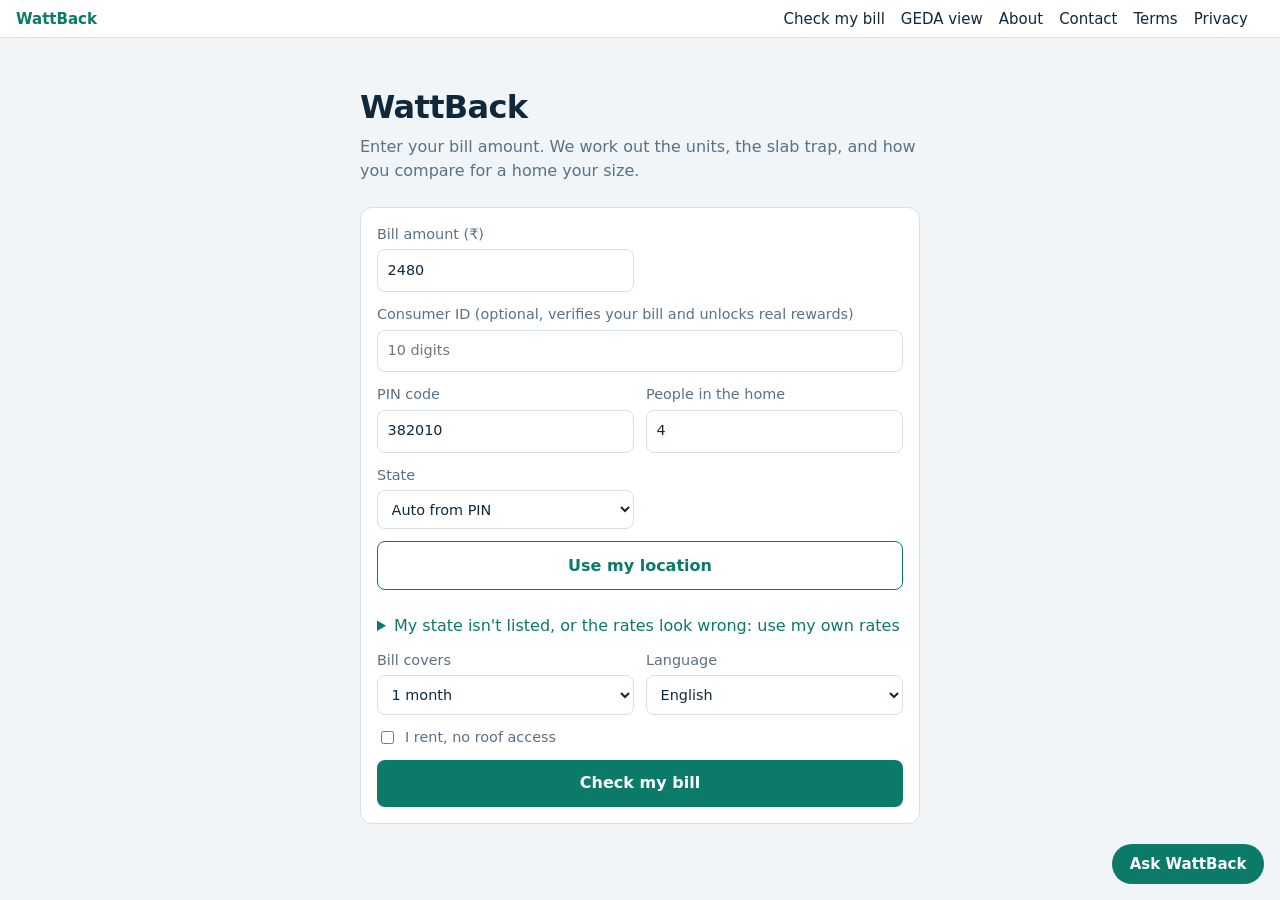
==== static/index.html @ 94d37e0e "Add the WattBack app and supporting files" ====
<!doctype html>
<html lang="en"><head><meta charset="utf-8">
<meta name="viewport" content="width=device-width, initial-scale=1">
<title>WattBack</title>
<style>
:root{--bg:#f1f5f7;--ink:#10283b;--mut:#5b7183;--acc:#0b7a68;--warn:#c4410c;--card:#fff;--line:#d5e0e6}
@media (prefers-color-scheme:dark){:root{--bg:#0e1a24;--ink:#e6eef3;--mut:#8fa5b5;--acc:#3ec9ae;--warn:#ff8a5c;--card:#15262f;--line:#26404f}}
*{box-sizing:border-box}
body{margin:0;background:var(--bg);color:var(--ink);font:16px/1.5 system-ui,sans-serif;display:grid;place-items:start center;min-height:100vh;padding:2rem 1rem}
main{width:min(560px,100%)}
h1{font-size:2rem;margin:0 0 .25rem;letter-spacing:-.02em}
p.sub{color:var(--mut);margin:0 0 1.5rem}
form{display:grid;grid-template-columns:1fr 1fr;gap:.75rem;background:var(--card);padding:1rem;border:1px solid var(--line);border-radius:12px}
label{display:grid;gap:.25rem;font-size:.9rem;color:var(--mut)}
input,select{font:inherit;padding:.6rem;border:1px solid var(--line);border-radius:8px;background:transparent;color:var(--ink)}
select option{color:#10283b}
button{grid-column:1/-1;font:inherit;font-weight:600;padding:.7rem;border:0;border-radius:8px;background:var(--acc);color:#fff;cursor:pointer}
.ghost{background:transparent;color:var(--acc);border:1px solid var(--acc)}
summary{cursor:pointer;color:var(--acc)}
button:focus-visible,input:focus-visible{outline:3px solid var(--acc);outline-offset:2px}
#out{margin-top:1.5rem;display:grid;gap:1rem}
.big{font-size:3rem;font-weight:700;letter-spacing:-.03em;line-height:1}
.row{display:flex;justify-content:space-between;gap:1rem;padding:.5rem 0;border-bottom:1px solid var(--line)}
.bar{display:flex;height:14px;border-radius:7px;overflow:hidden;background:var(--line)}
.bar i{display:block}
h2{font-size:1.1rem;margin:1.25rem 0 .25rem}
.sc{position:relative;width:320px;max-width:100%;height:110px;border-radius:10px;overflow:hidden;background:var(--card);border:1px solid var(--line)}
.prize{position:absolute;inset:0;display:grid;place-items:center;font-weight:700;font-size:1.3rem;color:var(--acc)}
#cv{position:absolute;inset:0;width:100%;height:100%;touch-action:none;transition:opacity .4s}
.warn{color:var(--warn);font-weight:600}.good{color:var(--acc);font-weight:600}
</style></head><body><main>
<h1>WattBack</h1>
<p class="sub">Enter your bill amount. We work out the units, the slab trap, and how you compare for a home your size.</p>
<form id="f">
  <label>Bill amount (₹)<input name="bill" type="number" min="1" value="2480"></label>
  <label style="grid-column:1/-1">Consumer ID (optional, verifies your bill and unlocks real rewards)<input name="cid" inputmode="numeric" pattern="\d{10}" placeholder="10 digits"></label>
  <label>PIN code<input name="pin" pattern="\d{6}" value="382010" required></label>
  <label>People in the home<input name="n" type="number" min="1" max="15" value="4" required></label>
  <label>State<select name="state" id="st"><option value="">Auto from PIN</option></select></label>
  <button type="button" class="ghost" id="loc">Use my location</button>
  <small id="locmsg" style="grid-column:1/-1;color:var(--mut)"></small>
  <details style="grid-column:1/-1"><summary>My state isn't listed, or the rates look wrong: use my own rates</summary>
    <div style="display:grid;gap:.5rem;margin-top:.5rem">
      <label>Slabs from your bill (units@rate, last one "above")<input id="c_sl" placeholder="50@3.05, 100@3.50, 250@4.15, above@5.20"></label>
      <label>Fixed charge per month (₹)<input id="c_fx" type="number" step="any" value="0"></label>
      <label>Electricity duty (%)<input id="c_du" type="number" step="any" value="0"></label>
      <label>Fuel surcharge (₹ per unit)<input id="c_fp" type="number" step="any" value="0"></label>
      <label style="display:flex;gap:.5rem;align-items:center"><input id="c_te" type="checkbox" checked> Each slab applies only to the units inside it (most states)</label>
      <label style="display:flex;gap:.5rem;align-items:center"><input id="c_sh" type="checkbox"> Share these rates to help other households (no personal details)</label>
      <label style="display:flex;gap:.5rem;align-items:center"><input id="c_on" type="checkbox"> Use my rates for this check</label>
    </div></details>
  <label>Bill covers<select name="days"><option value="1">1 month</option><option value="2">2 months</option></select></label>
  <label>Language<select name="lang"><option value="en">English</option><option value="hi">हिंदी</option><option value="gu">ગુજરાતી</option></select></label>
  <label style="grid-column:1/-1;display:flex;gap:.5rem;align-items:center"><input type="checkbox" name="renter"> I rent, no roof access</label>
  <button>Check my bill</button>
</form>
<section id="out" aria-live="polite"></section>
<script>
const $=s=>document.querySelector(s);
fetch('/tariffs/states').then(r=>r.json()).then(L=>{$('#st').innerHTML+=L.map(x=>`<option value="${x.code}">${x.name}${x.loaded?'':' (rates not loaded)'}</option>`).join('')});
try{const c=JSON.parse(localStorage.getItem('wb_custom')||'null');if(c){$('#c_sl').value=c.sl;$('#c_fx').value=c.fx;$('#c_du').value=c.du;$('#c_fp').value=c.fp;$('#c_te').checked=c.te}}catch{}
function customRates(){
  if(!$('#c_on').checked)return null;
  const parts=$('#c_sl').value.split(',').map(x=>x.trim()).filter(Boolean);
  const slabs=parts.map(p=>{const[u,r]=p.split('@').map(x=>x.trim());return[/^above$/i.test(u)?null:+u,+r]});
  if(!slabs.length||slabs.some(([u,r])=>(u!==null&&!(u>0))||!(r>=0)))throw new Error('Check the slab format, like 50@3.05, 100@3.50, above@5.20');
  try{localStorage.setItem('wb_custom',JSON.stringify({sl:$('#c_sl').value,fx:$('#c_fx').value,du:$('#c_du').value,fp:$('#c_fp').value,te:$('#c_te').checked}))}catch{}
  return{slabs,fixed_charge:+$('#c_fx').value,duty:+$('#c_du').value/100,fppa_per_kwh:+$('#c_fp').value,telescopic:$('#c_te').checked}}
$('#loc').onclick=()=>{
  const m=t=>$('#locmsg').textContent=t;
  if(!navigator.geolocation)return m('This browser has no location support. Pick your state instead.');
  m('Finding you...');
  navigator.geolocation.getCurrentPosition(async p=>{
    window.COORDS=[p.coords.latitude,p.coords.longitude];
    try{const j=await(await fetch(`https://nominatim.openstreetmap.org/reverse?format=jsonv2&lat=${p.coords.latitude}&lon=${p.coords.longitude}`)).json();
      const pc=(j.address.postcode||'').replace(/\s/g,'');if(/^\d{6}$/.test(pc))document.querySelector('[name=pin]').value=pc;
      const o=[...$('#st').options].find(o=>j.address.state&&o.text.startsWith(j.address.state));if(o)$('#st').value=o.value;
      m('Found: '+[j.address.suburb||j.address.city||j.address.town||'',j.address.state||''].filter(Boolean).join(', ')+'. Only your PIN and state are used; your coordinates stay in this browser unless weather lookup needs them.')}
    catch{m('Got your position but could not look up the address. Enter your PIN and state.')}
  },()=>m('Location was blocked. Pick your state and enter your PIN instead.'))};
$('#f').onsubmit=async e=>{
  e.preventDefault();
  const d=new FormData(e.target);
  let custom=null;try{custom=customRates()}catch(err){$('#out').textContent=err.message;return}
  const res=await fetch('/analyze',{method:'POST',headers:{'Content-Type':'application/json'},
    body:JSON.stringify({state:d.get('state')||null,custom,lat:window.COORDS?window.COORDS[0]:null,lon:window.COORDS?window.COORDS[1]:null,bill_amount:+d.get('bill')||null,consumer_id:d.get('cid')||null,pin:d.get('pin'),household_size:+d.get('n'),billing_months:+d.get('days'),renter:d.get('renter')==='on',lang:d.get('lang')})});
  window.CID=d.get('cid')||null;
  if(!res.ok){const j=await res.json().catch(()=>({}));$('#out').textContent=typeof j.detail==='string'?j.detail:'Check your inputs: bill above 0, 6-digit PIN, 1 to 15 people.';return}
  const r=await res.json(),s=r.split_kwh,t=r.kwh,f=r.fairness,sl=r.slab;
  const pct=v=>(v/t*100).toFixed(1)+'%';
  $('#out').innerHTML=`
   ${r.confidence==='estimate'?`<p class="warn">We don't hold verified rates for ${r.tariff.state}, so this is an estimate: between ${r.kwh_range[0]} and ${r.kwh_range[1]} units. Open "use my own rates" and enter the slabs from your bill for an exact result.</p>`:''}
   <div><div class="big">${r.kwh} units</div><div style="color:var(--mut)">${r.kwh_per_person} per person · ${r.co2_kg} kg CO₂ this month</div></div>
   <div class="bar" role="img" aria-label="Base ${s.base}, cooling ${s.cooling}, standby ${s.standby} kWh">
     <i style="width:${pct(s.base)};background:var(--acc)"></i><i style="width:${pct(s.cooling)};background:var(--warn)"></i><i style="width:${pct(s.standby)};background:var(--mut)"></i></div>
   <div class="row"><span>Always-on use</span><b>${s.base} kWh</b></div>
   <div class="row"><span>Cooling (from ${r.weather.cdd} degree-days)</span><b>${s.cooling} kWh</b></div>
   <div class="row"><span>Standby loss</span><b>${s.standby} kWh</b></div>
   <p id="slabp" class="${sl.units_over?'warn':'good'}">${sl.units_over?`You went ${sl.units_over} units past the ${sl.cliff_kwh}-unit slab, costing about ₹${sl.penalty_rs} extra.`:`You stayed under the ${sl.cliff_kwh}-unit slab.`}</p>
   <p id="fairp" class="${f.beats_baseline?'good':'warn'}">For ${r.members} people in this weather, expected use is ${f.expected_kwh} units. Your score is ${f.score}${f.beats_baseline?': you beat it.':': above expected.'}</p>
   <small style="color:var(--mut)">Rates: ${r.tariff.state}, ${r.tariff.source==='custom'?'your own rates':'registry, effective '+r.tariff.effective+' ('+r.tariff.status+')'} · Weather: ${r.weather.source}</small>
   <div id="extras"></div>`;
  extras(r);
  if(custom&&$('#c_sh').checked&&(d.get('state')||r.tariff.state))fetch('/tariffs/submit',{method:'POST',headers:{'Content-Type':'application/json'},
    body:JSON.stringify({state:d.get('state')||'',tariff:custom,note:'from web form'})}).catch(()=>{});
};

function extras(r){
  window.WB_CONTEXT=`State ${r.tariff.state}, rates ${r.tariff.source}/${r.confidence}. About ${r.kwh} units a month for ${r.members} people (${r.kwh_per_person} each). Score ${r.fairness.score}. Units over top slab: ${r.slab.units_over}.`;
  if(r.confidence==='estimate')['slabp','fairp'].forEach(i=>setTimeout(()=>{const e=document.getElementById(i);e&&e.remove()}));
  const o=r.offer,x=$('#extras');
  const card=r.reward?`<h2>Your scratch card</h2><div class="sc"><div class="prize">${r.reward.label}</div><canvas id="cv" width="320" height="110" aria-label="Scratch to reveal"></canvas></div>${r.reward.preview_only?'<small>Preview mode: add a Consumer ID to unlock real rewards.</small>':'<p class="good">Verified bill.</p><button type="button" id="claim">Claim reward</button>'}`
    :`<h2>No card this month</h2><p>Your use is above expected for ${r.members} people. Try the tip below and check next bill.</p>`;
  const offer=o.type==='solar'?`<h2>Rooftop solar for you</h2>
    <div class="row"><span>Size</span><b>${o.kw} kW (${o.roof_sqft} sq ft roof)</b></div>
    <div class="row"><span>Cost before subsidy</span><b>₹${o.gross.toLocaleString('en-IN')}</b></div>
    <div class="row"><span>PM Surya Ghar subsidy</span><b>−₹${o.subsidy.toLocaleString('en-IN')}</b></div>
    <div class="row"><span>You pay</span><b>₹${o.net.toLocaleString('en-IN')}</b></div>
    <p class="${o.monthly_saving>0?'good':'warn'}">Loan of ₹${o.emi.toLocaleString('en-IN')} a month, against a bill of about ₹${Math.round(r.bill_rs/r.months).toLocaleString('en-IN')}: ${o.monthly_saving>0?'you keep':'you lose'} ₹${Math.abs(o.monthly_saving).toLocaleString('en-IN')} a month.</p>
    <button type="button" id="lead">Ask installers to call me</button>`
    :`<h2>For renters</h2><p>${o.items.join(' and ')} move with you. Estimated saving: about ₹${o.est_saving_rs} a month.</p>`;
  x.innerHTML=`<h2>Tip</h2><p>${r.nudge}</p><button type="button" id="say">Read it aloud</button>`+card+offer+'<h2>Neighbourhood ranking</h2><div id="lb"></div>';
  $('#say').onclick=()=>{const u=new SpeechSynthesisUtterance(r.nudge);u.lang={en:'en-IN',hi:'hi-IN',gu:'gu-IN'}[r.lang];
    if(!speechSynthesis.getVoices().some(v=>v.lang.startsWith(r.lang)))alert('No '+r.lang+' voice on this device. Try Chrome on Android or install a voice.');speechSynthesis.speak(u)};
  const lead=$('#lead');if(lead)lead.onclick=()=>{lead.textContent='Request saved (demo)';lead.disabled=true};
  if(r.reward)scratch();
  const cl=$('#claim');if(cl)cl.onclick=async()=>{const q=await fetch('/claim',{method:'POST',headers:{'Content-Type':'application/json'},body:JSON.stringify({consumer_id:window.CID})});
    cl.textContent=q.ok?'Claimed':'Already claimed this month';cl.disabled=true};
  fetch('/leaderboard?score='+r.fairness.score).then(a=>a.json()).then(L=>{
    $('#lb').innerHTML=L.map((e,i)=>`<div class="row"><span>${i+1}. ${e.name}</span><b class="${e.you?'good':''}">${e.score}</b></div>`).join('')+'<small>Score is use divided by what is expected for your household size and weather. Lower is better.</small>'});
}
function scratch(){
  const c=$('#cv'),g=c.getContext('2d');let down=false,n=0;
  g.fillStyle='#8aa0ae';g.fillRect(0,0,c.width,c.height);g.fillStyle='#fff';g.font='600 18px system-ui';g.fillText('Scratch here',110,62);
  const at=e=>{const b=c.getBoundingClientRect(),k=c.width/b.width;g.globalCompositeOperation='destination-out';g.beginPath();
    g.arc((e.clientX-b.left)*k,(e.clientY-b.top)*k,18,0,7);g.fill();if(++n>60)c.style.opacity=0};
  c.onpointerdown=e=>{down=true;c.setPointerCapture(e.pointerId);at(e)};c.onpointermove=e=>down&&at(e);c.onpointerup=()=>down=false;
}
</script></main><script src="/static/site.js"></script></body></html>
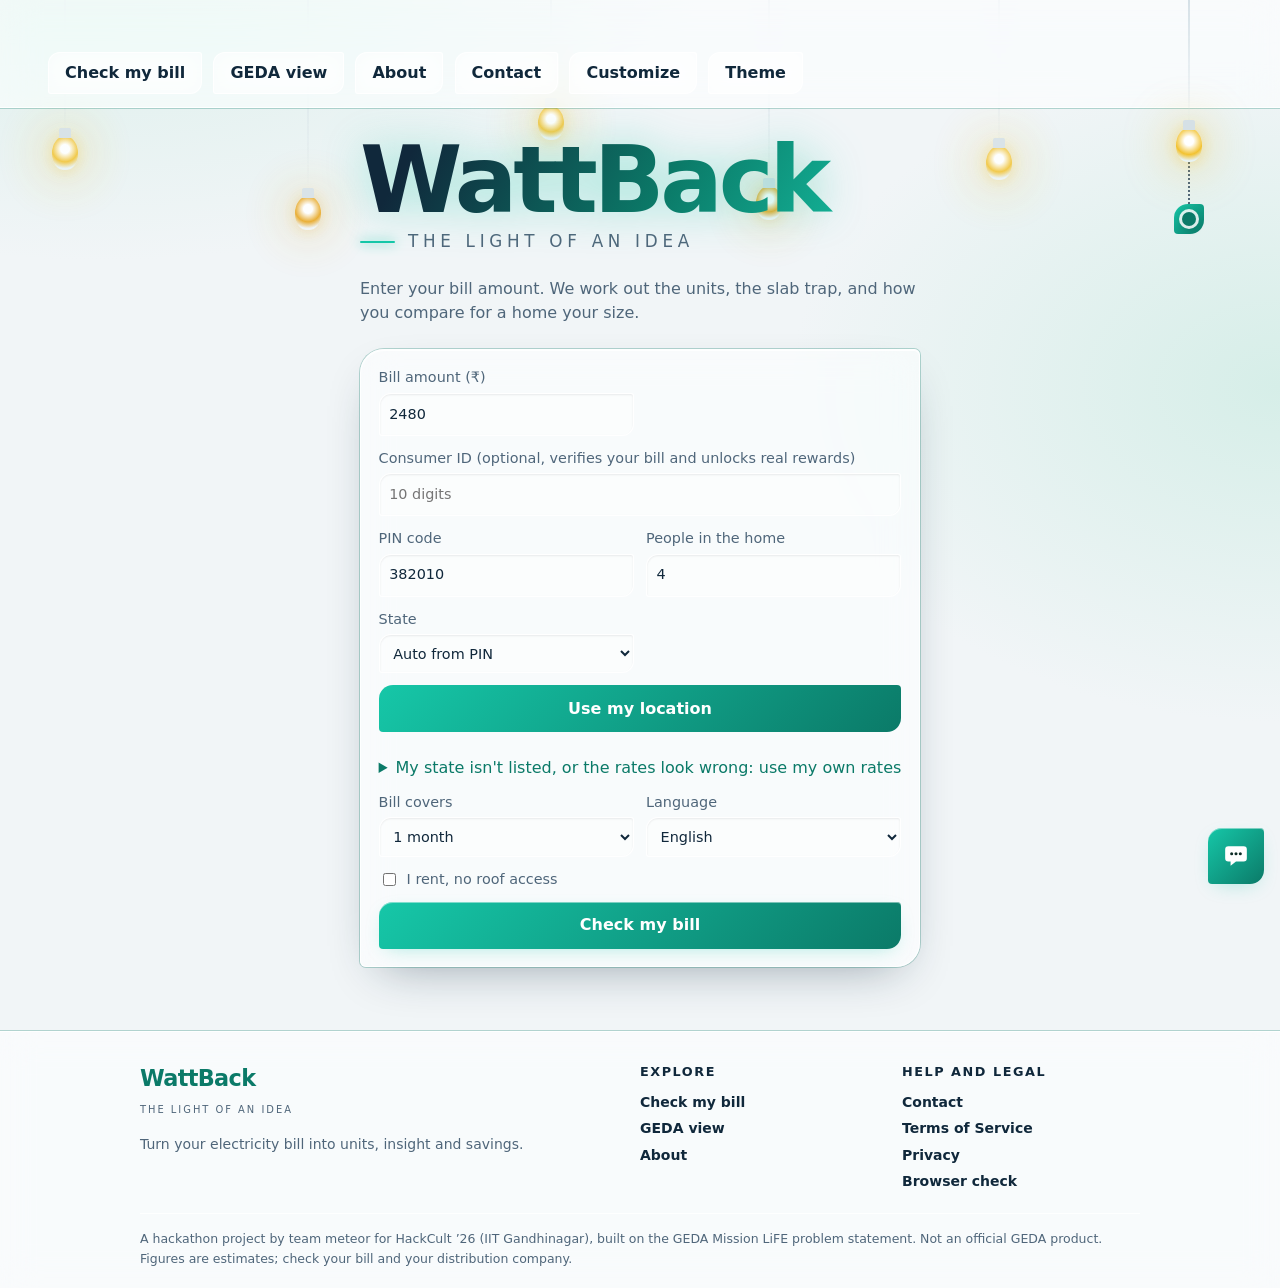
==== commit 68203316: "UI/UX along with chatbot integration, footer, header, state inclusion, hamburger menu" ====
--- a/static/index.html
+++ b/static/index.html
@@ -1,6 +1,6 @@
 <!doctype html>
 <html lang="en"><head><meta charset="utf-8">
-<meta name="viewport" content="width=device-width, initial-scale=1">
+<meta name="viewport" content="width=device-width, initial-scale=1, viewport-fit=cover">
 <title>WattBack</title>
 <style>
 :root{--bg:#f1f5f7;--ink:#10283b;--mut:#5b7183;--acc:#0b7a68;--warn:#c4410c;--card:#fff;--line:#d5e0e6}
@@ -28,8 +28,8 @@
 .prize{position:absolute;inset:0;display:grid;place-items:center;font-weight:700;font-size:1.3rem;color:var(--acc)}
 #cv{position:absolute;inset:0;width:100%;height:100%;touch-action:none;transition:opacity .4s}
 .warn{color:var(--warn);font-weight:600}.good{color:var(--acc);font-weight:600}
-</style></head><body><main>
-<h1>WattBack</h1>
+</style><meta name="color-scheme" content="light dark"><script>try{var d=document.documentElement,g=function(k,f){try{return localStorage.getItem(k)||f}catch(e){return f}},t=g("wb_theme","auto");if(t!=="auto")d.dataset.theme=t;d.dataset.lights=g("wb_lights","on");d.dataset.size=g("wb_size","md");d.dataset.glass=g("wb_glass","on")}catch(e){}</script><link rel="stylesheet" href="/static/site.css"></head><body class="home"><main>
+<header><h1 class="mark">WattBack</h1><p class="tag">The light of an idea</p></header>
 <p class="sub">Enter your bill amount. We work out the units, the slab trap, and how you compare for a home your size.</p>
 <form id="f">
   <label>Bill amount (₹)<input name="bill" type="number" min="1" value="2480"></label>
@@ -57,7 +57,7 @@
 <section id="out" aria-live="polite"></section>
 <script>
 const $=s=>document.querySelector(s);
-fetch('/tariffs/states').then(r=>r.json()).then(L=>{$('#st').innerHTML+=L.map(x=>`<option value="${x.code}">${x.name}${x.loaded?'':' (rates not loaded)'}</option>`).join('')});
+fetch('/tariffs/states').then(r=>r.json()).then(L=>{$('#st').innerHTML+=L.map(x=>`<option value="${x.code}">${x.name}${x.loaded?'':' (estimate only)'}</option>`).join('')});
 try{const c=JSON.parse(localStorage.getItem('wb_custom')||'null');if(c){$('#c_sl').value=c.sl;$('#c_fx').value=c.fx;$('#c_du').value=c.du;$('#c_fp').value=c.fp;$('#c_te').checked=c.te}}catch{}
 function customRates(){
   if(!$('#c_on').checked)return null;
@@ -89,7 +89,7 @@
   const r=await res.json(),s=r.split_kwh,t=r.kwh,f=r.fairness,sl=r.slab;
   const pct=v=>(v/t*100).toFixed(1)+'%';
   $('#out').innerHTML=`
-   ${r.confidence==='estimate'?`<p class="warn">We don't hold verified rates for ${r.tariff.state}, so this is an estimate: between ${r.kwh_range[0]} and ${r.kwh_range[1]} units. Open "use my own rates" and enter the slabs from your bill for an exact result.</p>`:''}
+   ${r.confidence==='estimate'?`<p class="warn">We don't hold verified rates for ${r.tariff.state}, so this is an estimate: between ${r.kwh_range[0]} and ${r.kwh_range[1]} units. Open "use my own rates" and enter the slabs from your bill, or from the ${r.tariff.regulator} tariff order, for an exact result.</p>`:''}
    <div><div class="big">${r.kwh} units</div><div style="color:var(--mut)">${r.kwh_per_person} per person · ${r.co2_kg} kg CO₂ this month</div></div>
    <div class="bar" role="img" aria-label="Base ${s.base}, cooling ${s.cooling}, standby ${s.standby} kWh">
      <i style="width:${pct(s.base)};background:var(--acc)"></i><i style="width:${pct(s.cooling)};background:var(--warn)"></i><i style="width:${pct(s.standby)};background:var(--mut)"></i></div>
--- a/static/site.css
+++ b/static/site.css
@@ -0,0 +1,124 @@
+/* WattBack look: same teal/ink palette, glass surfaces, neon bulbs behind, sharp-and-round corners. */
+:root{--bg:#f1f5f7;--bg2:#d6eee8;--ink:#10283b;--mut:#4f667a;--acc:#0b7a68;--on-acc:#fff;--warn:#c4410c;--card:#fff;--line:#d5e0e6;
+ --glass:rgba(255,255,255,.58);--glass-line:rgba(255,255,255,.85);--edge:rgba(11,122,104,.28);--neon:#16c7a8;--neon2:#ff9a62;
+ --glow:rgba(22,199,168,.38);--glow2:rgba(255,154,98,.32);--shadow:0 18px 50px -22px rgba(16,40,59,.45);color-scheme:light}
+@media (prefers-color-scheme:dark){:root:not([data-theme=light]){--bg:#0e1a24;--bg2:#10343b;--ink:#e6eef3;--mut:#9bb0bf;--acc:#3ec9ae;--on-acc:#062a24;--warn:#ff8a5c;--card:#15262f;--line:#26404f;
+ --glass:rgba(21,38,47,.55);--glass-line:rgba(255,255,255,.17);--edge:rgba(62,201,174,.42);--neon:#3ef0cf;--neon2:#ff8a5c;--glow:rgba(62,240,207,.55);--glow2:rgba(255,138,92,.45);--shadow:0 18px 50px -22px #000;color-scheme:dark}}
+:root[data-theme=dark]{--bg:#0e1a24;--bg2:#10343b;--ink:#e6eef3;--mut:#9bb0bf;--acc:#3ec9ae;--on-acc:#062a24;--warn:#ff8a5c;--card:#15262f;--line:#26404f;
+ --glass:rgba(21,38,47,.55);--glass-line:rgba(255,255,255,.17);--edge:rgba(62,201,174,.42);--neon:#3ef0cf;--neon2:#ff8a5c;--glow:rgba(62,240,207,.55);--glow2:rgba(255,138,92,.45);--shadow:0 18px 50px -22px #000;color-scheme:dark}
+body{background:radial-gradient(900px 520px at 8% -8%,var(--bg2),transparent 70%),radial-gradient(700px 480px at 100% 30%,var(--bg2),transparent 70%),var(--bg);color:var(--ink);
+ font-family:ui-rounded,"SF Pro Rounded","Segoe UI",system-ui,sans-serif}
+/* sharp + round: big radius on two corners, small on the other two */
+:root{--r:24px 6px 24px 6px;--r-s:14px 4px 14px 4px;--r-i:12px 3px 12px 3px}
+.glass,form,#out:not(:empty),.page,.sc,table,#chat,dialog#ins{background:var(--glass);-webkit-backdrop-filter:blur(18px) saturate(1.5);backdrop-filter:blur(18px) saturate(1.5);
+ border:1px solid var(--glass-line);box-shadow:inset 0 1px 0 var(--glass-line),0 0 0 1px var(--edge),var(--shadow);border-radius:var(--r)}
+form{padding:1.1rem}#out:not(:empty){padding:1.2rem 1.3rem}.page{padding:1.5rem 1.8rem}.sc{border-radius:var(--r-s)}table{border-collapse:separate;border-spacing:0;overflow:hidden}
+input,select,textarea{background:var(--field)!important;border:1px solid var(--glass-line)!important;border-radius:var(--r-i)!important;color:var(--ink)!important;box-shadow:inset 0 1px 2px rgba(0,0,0,.08)}
+input:focus-visible,select:focus-visible,textarea:focus-visible{outline:2px solid var(--neon)!important;outline-offset:1px;box-shadow:0 0 14px var(--glow)}
+button:not(.lnk):not(#mb){background:linear-gradient(135deg,var(--neon),var(--acc))!important;color:var(--on-acc)!important;border:0!important;border-radius:var(--r-s)!important;font-weight:700;
+ box-shadow:inset 0 1px 0 rgba(255,255,255,.45),0 6px 20px -8px var(--glow);transition:box-shadow .2s,transform .2s}
+button:not(.lnk):not(#mb):hover{box-shadow:inset 0 1px 0 rgba(255,255,255,.45),0 0 26px var(--glow);transform:translateY(-1px)}
+.ghost,dialog#ins button{background:transparent!important;color:var(--acc)!important;border:1px solid var(--edge)!important;box-shadow:none!important}
+details{border-radius:var(--r-i)}summary{color:var(--acc)}
+/* brand */
+.mark{font-size:clamp(3.4rem,13vw,5.8rem);line-height:.95;font-weight:800;letter-spacing:-.045em;margin:.2rem 0 0;background:linear-gradient(120deg,var(--ink) 10%,var(--acc) 55%,var(--neon));
+ -webkit-background-clip:text;background-clip:text;color:transparent;filter:drop-shadow(0 0 22px var(--glow))}
+.tag{margin:.35rem 0 1.4rem;font-size:1.05rem;letter-spacing:.28em;text-transform:uppercase;color:var(--mut);display:flex;align-items:center;gap:.8rem}
+.tag::before{content:"";width:2.2rem;height:2px;background:var(--neon);box-shadow:0 0 12px var(--neon);border-radius:2px}
+/* nav */
+nav.site{background:var(--glass)!important;-webkit-backdrop-filter:blur(18px) saturate(1.5);backdrop-filter:blur(18px) saturate(1.5);border-bottom:1px solid var(--glass-line)!important;box-shadow:0 1px 0 var(--edge)}
+nav.site a{color:var(--ink)}.brand{display:grid;line-height:1.05;color:var(--acc)!important}.brand b{font-size:1.65rem;letter-spacing:-.03em}
+.brand small{font-size:.62rem;letter-spacing:.22em;text-transform:uppercase;color:var(--mut)}
+body.home .brand{visibility:hidden}
+#mn{display:flex;gap:1rem;align-items:center;flex-wrap:wrap}#mb{display:none;background:transparent;color:var(--ink);border:1px solid var(--edge);border-radius:var(--r-i);padding:.3rem .7rem;font:inherit}
+nav.site button.lnk{background:none;border:0;color:var(--acc);font:inherit;cursor:pointer;padding:0}
+/* neon bulbs */
+#bulbs{opacity:.85;position:fixed;inset:0;z-index:-1;pointer-events:none;overflow:hidden}
+.bulb{position:absolute;top:0;width:2px;background:linear-gradient(var(--line),transparent);transform-origin:50% 0;animation:sway var(--d,6s) ease-in-out infinite alternate}
+.bulb i{position:absolute;left:50%;bottom:-30px;width:26px;height:34px;margin-left:-13px;border-radius:50% 50% 46% 46%;
+ background:radial-gradient(circle at 50% 38%,#fff 0 18%,var(--c) 52%,transparent 78%);box-shadow:0 0 12px 3px var(--g),0 0 48px 14px var(--g);animation:flick var(--f,5s) ease-in-out infinite}
+.bulb i::before{content:"";position:absolute;top:-8px;left:7px;width:12px;height:10px;background:var(--line);border-radius:2px 2px 0 0}
+.bulb.a{--c:var(--bl1);--g:var(--blg1)}.bulb.b{--c:var(--bl2);--g:var(--blg2)}
+@keyframes sway{from{transform:rotate(-2.2deg)}to{transform:rotate(2.2deg)}}
+@keyframes flick{0%,100%{opacity:1}47%{opacity:.92}50%{opacity:.62}53%{opacity:.95}}
+@media(max-width:700px){.bulb:nth-child(n+5){display:none}}
+@media(prefers-reduced-motion:reduce){.bulb,.bulb i{animation:none}}
+/* chat + dialog */
+#chatbtn{position:fixed;right:1rem;bottom:calc(1rem + env(safe-area-inset-bottom,0px));z-index:30;width:56px;height:56px;padding:0;display:grid;place-items:center;border:0;border-radius:var(--r-s);cursor:pointer}
+#chat{position:fixed;right:1rem;bottom:calc(4.8rem + env(safe-area-inset-bottom,0px));z-index:30;width:min(340px,calc(100% - 2rem));max-height:60vh;display:none;flex-direction:column;color:var(--ink);font:15px system-ui,sans-serif}
+#chat.open{display:flex}#cl{overflow:auto;padding:.7rem;display:grid;gap:.5rem}#cl p{margin:0;padding:.5rem .7rem;border-radius:var(--r-s);background:var(--field)}
+#cl p.me{background:var(--acc);color:var(--on-acc);justify-self:end}#chat form{display:flex;gap:.4rem;padding:.5rem;border:0;border-top:1px solid var(--glass-line);border-radius:0;box-shadow:none;background:none;backdrop-filter:none}
+#chat input{flex:1;font:inherit;padding:.5rem}#chat button{font:inherit;padding:.5rem .8rem}
+dialog#ins{color:var(--ink);max-width:460px;font:15px/1.5 system-ui,sans-serif}dialog#ins::backdrop{background:rgba(0,0,0,.45);backdrop-filter:blur(4px)}
+.page{width:min(680px,100%);font:16px/1.6 system-ui,sans-serif}.page h1{letter-spacing:-.02em}.page input,.page textarea{width:100%;font:inherit;padding:.6rem;margin:.25rem 0 .75rem}
+.page button{font:700 16px system-ui;padding:.7rem 1.2rem;cursor:pointer}
+.warn{color:var(--warn)}.good{color:var(--acc)}.row{border-bottom:1px solid var(--glass-line)!important}.bar{border-radius:7px 2px 7px 2px!important}
+
+/* yellow bulbs: kinder to text than teal/orange neon */
+:root{--bl1:#f2c230;--bl2:#e8a317;--blg1:rgba(242,194,48,.26);--blg2:rgba(232,163,23,.2)}
+@media (prefers-color-scheme:dark){:root:not([data-theme=light]){--bl1:#ffe27a;--bl2:#ffc24d;--blg1:rgba(255,226,122,.3);--blg2:rgba(255,194,77,.24)}}
+:root[data-theme=dark]{--bl1:#ffe27a;--bl2:#ffc24d;--blg1:rgba(255,226,122,.3);--blg2:rgba(255,194,77,.24)}
+/* header: roomy, bold tabs on translucent chips, never underlined */
+a{text-decoration:none!important}
+nav.site{padding:.85rem clamp(1rem,4vw,3rem)!important;gap:1.5rem;margin:-2rem -1rem 1.5rem;width:calc(100% + 2rem)}
+#mn{gap:.7rem!important}
+#mn>a,nav.site button.lnk{font-weight:700;text-decoration:none!important;color:var(--ink)!important;padding:.5rem 1rem;border-radius:var(--r-i);border:1px solid var(--glass-line);
+ background:var(--chip);-webkit-backdrop-filter:blur(10px);backdrop-filter:blur(10px);cursor:pointer;transition:background .2s,box-shadow .2s}
+#mn>a:hover,nav.site button.lnk:hover{background:var(--chip-h);box-shadow:0 0 0 1px var(--edge)}
+#mn>a[aria-current=page]{background:var(--chip-on);box-shadow:0 0 0 1px var(--edge)}
+@media(max-width:700px){#mn>a,nav.site button.lnk{width:100%;text-align:left}}
+/* pull-cord light that flips the theme */
+#pull{position:fixed;top:0;right:clamp(.4rem,6vw,5rem);z-index:19;width:28px;pointer-events:none;display:flex;flex-direction:column;align-items:center}
+#pull .wire{width:2px;height:130px;background:linear-gradient(var(--line),transparent)}
+#pull .pb{position:relative;display:block;width:26px;height:34px;border-radius:50% 50% 46% 46%;margin-top:-2px;background:radial-gradient(circle at 50% 38%,#fff 0 18%,var(--bl1) 55%,transparent 80%);box-shadow:0 0 12px 3px var(--blg1),0 0 44px 12px var(--blg1);transition:filter .25s}
+#pull .pb::before{content:"";position:absolute;top:-8px;left:7px;width:12px;height:10px;background:var(--line);border-radius:2px 2px 0 0}
+#pull.flash .pb{filter:brightness(1.6) saturate(1.2)}
+#pull .chain{width:0;border-left:2px dotted var(--mut);height:calc(46px + var(--pull,0px));transition:height .35s cubic-bezier(.3,1.6,.5,1)}
+#pc{pointer-events:auto;width:30px;height:30px;margin-top:-4px;padding:0;border:0!important;background:none!important;box-shadow:none!important;cursor:grab;touch-action:none;display:grid;place-items:center;transform:none!important}
+#pc:active{cursor:grabbing}#pc span{display:block;width:14px;height:14px;border-radius:50%;background:var(--acc);box-shadow:0 0 0 3px var(--glass-line),0 2px 8px rgba(0,0,0,.3)}
+#pc:focus-visible{outline:2px solid var(--neon)!important;border-radius:50%!important}
+/* footer */
+footer.site{align-self:end;justify-self:stretch;width:calc(100% + 2rem);margin:2.5rem -1rem -2rem;padding:1.8rem clamp(1rem,4vw,3rem) 1.2rem;background:var(--glass);-webkit-backdrop-filter:blur(18px) saturate(1.5);backdrop-filter:blur(18px) saturate(1.5);
+ border-top:1px solid var(--glass-line);box-shadow:0 -1px 0 var(--edge);font:14px/1.6 system-ui,sans-serif;color:var(--mut)}
+footer.site .fgrid{display:grid;grid-template-columns:2fr 1fr 1fr;gap:1.5rem;max-width:1000px;margin:0 auto}
+footer.site b{font-size:1.4rem;color:var(--acc);letter-spacing:-.03em;display:block}footer.site small{letter-spacing:.2em;text-transform:uppercase;font-size:.62rem}
+footer.site h4{margin:.1rem 0 .4rem;color:var(--ink);font-size:.8rem;letter-spacing:.12em;text-transform:uppercase}
+footer.site a{display:block;color:var(--ink);font-weight:600;padding:.12rem 0}footer.site a:hover{color:var(--acc)}
+footer.site .fine{max-width:1000px;margin:1.2rem auto 0;padding-top:.9rem;border-top:1px solid var(--glass-line);font-size:12.5px}
+@media(max-width:700px){footer.site .fgrid{grid-template-columns:1fr}}
+body{grid-template-rows:auto 1fr auto}
+
+/* plain-colour fallbacks (no color-mix) */
+:root{--field:rgba(255,255,255,.38);--chip:rgba(255,255,255,.42);--chip-h:rgba(11,122,104,.2);--chip-on:rgba(11,122,104,.3);--bubble-dot:#0d2b26}
+@media (prefers-color-scheme:dark){:root:not([data-theme=light]){--field:rgba(21,38,47,.4);--chip:rgba(21,38,47,.5);--chip-h:rgba(62,201,174,.22);--chip-on:rgba(62,201,174,.3)}}
+:root[data-theme=dark]{--field:rgba(21,38,47,.4);--chip:rgba(21,38,47,.5);--chip-h:rgba(62,201,174,.22);--chip-on:rgba(62,201,174,.3)}
+/* browsers without backdrop-filter: use a solid surface so text stays readable */
+@supports not ((backdrop-filter:blur(1px)) or (-webkit-backdrop-filter:blur(1px))){.glass,form,#out:not(:empty),.page,.sc,table,#chat,dialog.dlg,nav.site,footer.site,#mn{background:var(--card)!important}}
+/* hamburger + mobile menu */
+#mb{display:none;width:46px;height:46px;padding:0;place-content:center;background:var(--chip)!important;border:1px solid var(--glass-line)!important;border-radius:var(--r-i)!important;cursor:pointer;box-shadow:none!important}
+#mb span{display:block;width:20px;height:2px;margin:3px 0;background:var(--ink);border-radius:2px;transition:transform .25s,opacity .2s}
+nav.site.open #mb span:nth-child(1){transform:translateY(5px) rotate(45deg)}nav.site.open #mb span:nth-child(2){opacity:0}nav.site.open #mb span:nth-child(3){transform:translateY(-5px) rotate(-45deg)}
+@media(max-width:820px){
+ #mb{display:grid}
+ #mn{display:none!important;position:absolute;top:100%;left:0;right:0;flex-direction:column;align-items:stretch;gap:.5rem!important;padding:.9rem 1rem 1.1rem;background:var(--glass);-webkit-backdrop-filter:blur(18px);backdrop-filter:blur(18px);border-bottom:1px solid var(--glass-line);box-shadow:0 18px 30px -18px #000}
+ nav.site.open #mn{display:flex!important}
+ #mn>a,nav.site button.lnk{min-height:46px;display:flex;align-items:center;width:100%}
+ #auth{display:block}.brand b{font-size:1.45rem}}
+.blocked{color:var(--mut);font-size:.85rem}
+/* chat panel */
+.chead{display:flex;justify-content:space-between;align-items:center;padding:.55rem .8rem;border-bottom:1px solid var(--glass-line)}
+#cx{background:none!important;color:var(--ink)!important;box-shadow:none!important;font-size:1.4rem;line-height:1;padding:0 .4rem!important;border-radius:6px!important}
+#chat input{font-size:16px}
+@media(max-width:600px){#chat{left:.6rem;right:.6rem;width:auto;max-height:72vh}}
+/* dialogs and customize */
+dialog.dlg{background:var(--glass);-webkit-backdrop-filter:blur(18px);backdrop-filter:blur(18px);border:1px solid var(--glass-line);border-radius:var(--r);box-shadow:inset 0 1px 0 var(--glass-line),0 0 0 1px var(--edge),var(--shadow);color:var(--ink);max-width:min(460px,calc(100% - 2rem));width:100%;font:15px/1.5 system-ui,sans-serif;padding:1.2rem}
+dialog.dlg::backdrop{background:rgba(0,0,0,.45)}dialog.dlg label{display:grid;gap:.25rem;margin:.6rem 0;font-size:.9rem;color:var(--mut)}
+dialog.dlg select{font:inherit;font-size:16px;padding:.6rem}.hint{font-size:.8rem;color:var(--mut)}.acts{display:flex;gap:.6rem;margin-top:1rem}.acts button{padding:.6rem 1rem;font:inherit;font-weight:700;cursor:pointer}
+dialog:not([open]){display:none}
+/* customization switches */
+[data-lights=off] #bulbs{display:none}[data-lights=static] .bulb,[data-lights=static] .bulb i{animation:none}
+[data-size=lg] body{font-size:18px}[data-size=xl] body{font-size:20px}[data-size=lg] .brand b{font-size:1.75rem}
+[data-glass=off] .glass,[data-glass=off] form,[data-glass=off] #out:not(:empty),[data-glass=off] .page,[data-glass=off] .sc,[data-glass=off] table,[data-glass=off] #chat,[data-glass=off] dialog.dlg,[data-glass=off] nav.site,[data-glass=off] footer.site,[data-glass=off] #mn{-webkit-backdrop-filter:none!important;backdrop-filter:none!important;background:var(--card)!important}
+/* touch comfort */
+@media(max-width:520px){form{grid-template-columns:1fr!important}input,select,textarea{font-size:16px!important;min-height:44px}main{width:100%!important}.mark{font-size:clamp(3rem,16vw,4.2rem)}.tag{letter-spacing:.18em;font-size:.9rem}}
+footer.site{padding-bottom:calc(1.2rem + env(safe-area-inset-bottom,0px))}
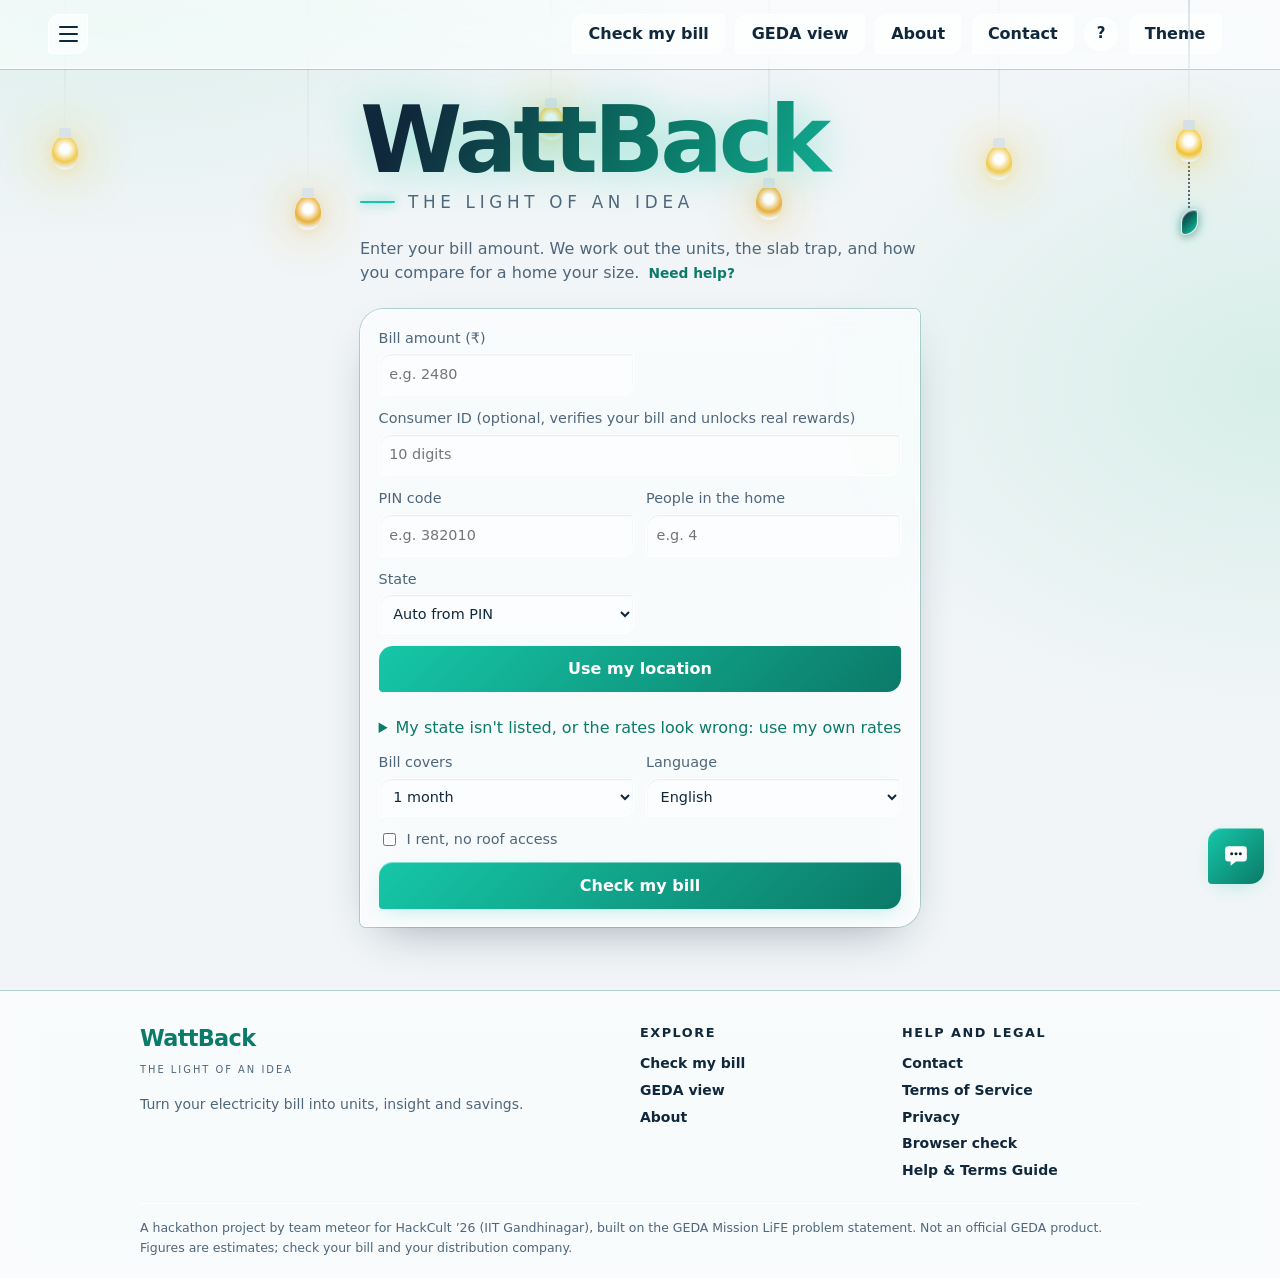
==== commit 32ad91d8: "Google Aunthentication added, help section added, side menu added" ====
--- a/static/index.html
+++ b/static/index.html
@@ -28,14 +28,17 @@
 .prize{position:absolute;inset:0;display:grid;place-items:center;font-weight:700;font-size:1.3rem;color:var(--acc)}
 #cv{position:absolute;inset:0;width:100%;height:100%;touch-action:none;transition:opacity .4s}
 .warn{color:var(--warn);font-weight:600}.good{color:var(--acc);font-weight:600}
-</style><meta name="color-scheme" content="light dark"><script>try{var d=document.documentElement,g=function(k,f){try{return localStorage.getItem(k)||f}catch(e){return f}},t=g("wb_theme","auto");if(t!=="auto")d.dataset.theme=t;d.dataset.lights=g("wb_lights","on");d.dataset.size=g("wb_size","md");d.dataset.glass=g("wb_glass","on")}catch(e){}</script><link rel="stylesheet" href="/static/site.css"></head><body class="home"><main>
+</style><meta name="color-scheme" content="light dark"><script>try{var d=document.documentElement,g=function(k,f){try{return localStorage.getItem(k)||f}catch(e){return f}},t=g("wb_theme","auto");if(t!=="auto")d.dataset.theme=t;d.dataset.lights=g("wb_lights","on");d.dataset.size=g("wb_size","md");d.dataset.glass=g("wb_glass","on")}catch(e){}</script><link rel="stylesheet" href="/static/site.css?v=9"></head><body class="home"><main>
 <header><h1 class="mark">WattBack</h1><p class="tag">The light of an idea</p></header>
-<p class="sub">Enter your bill amount. We work out the units, the slab trap, and how you compare for a home your size.</p>
+<p class="sub">Enter your bill amount. We work out the units, the slab trap, and how you compare for a home your size. <button type="button" class="lnk open-help" style="display:inline-flex;align-items:center;gap:.25rem;font-size:.86rem;color:var(--acc);vertical-align:baseline;padding:0 .25rem;background:none;border:0;cursor:pointer;font-weight:600">Need help?</button></p>
 <form id="f">
-  <label>Bill amount (₹)<input name="bill" type="number" min="1" value="2480"></label>
+  <!-- Test dummy value commented for testing: value="2480" -->
+  <label>Bill amount (₹)<input name="bill" type="number" min="1" placeholder="e.g. 2480" required></label>
   <label style="grid-column:1/-1">Consumer ID (optional, verifies your bill and unlocks real rewards)<input name="cid" inputmode="numeric" pattern="\d{10}" placeholder="10 digits"></label>
-  <label>PIN code<input name="pin" pattern="\d{6}" value="382010" required></label>
-  <label>People in the home<input name="n" type="number" min="1" max="15" value="4" required></label>
+  <!-- Test dummy value commented for testing: value="382010" -->
+  <label>PIN code<input name="pin" pattern="\d{6}" placeholder="e.g. 382010" required></label>
+  <!-- Test dummy value commented for testing: value="4" -->
+  <label>People in the home<input name="n" type="number" min="1" max="15" placeholder="e.g. 4" required></label>
   <label>State<select name="state" id="st"><option value="">Auto from PIN</option></select></label>
   <button type="button" class="ghost" id="loc">Use my location</button>
   <small id="locmsg" style="grid-column:1/-1;color:var(--mut)"></small>
@@ -57,6 +60,7 @@
 <section id="out" aria-live="polite"></section>
 <script>
 const $=s=>document.querySelector(s);
+const esc=s=>String(s||'').replace(/&/g,'&amp;').replace(/</g,'&lt;').replace(/>/g,'&gt;').replace(/"/g,'&quot;');
 fetch('/tariffs/states').then(r=>r.json()).then(L=>{$('#st').innerHTML+=L.map(x=>`<option value="${x.code}">${x.name}${x.loaded?'':' (estimate only)'}</option>`).join('')});
 try{const c=JSON.parse(localStorage.getItem('wb_custom')||'null');if(c){$('#c_sl').value=c.sl;$('#c_fx').value=c.fx;$('#c_du').value=c.du;$('#c_fp').value=c.fp;$('#c_te').checked=c.te}}catch{}
 function customRates(){
@@ -88,28 +92,175 @@
   if(!res.ok){const j=await res.json().catch(()=>({}));$('#out').textContent=typeof j.detail==='string'?j.detail:'Check your inputs: bill above 0, 6-digit PIN, 1 to 15 people.';return}
   const r=await res.json(),s=r.split_kwh,t=r.kwh,f=r.fairness,sl=r.slab;
   const pct=v=>(v/t*100).toFixed(1)+'%';
+  const c=2*Math.PI*38;
+  const pBase=(s.base/t)*c, pCool=(s.cooling/t)*c, pStby=(s.standby/t)*c;
+  const offBase=0, offCool=-pBase, offStby=-(pBase+pCool);
+  const maxCliff=Math.max(t, (sl.cliff_kwh||250)*1.25);
+  const userPct=Math.min(100, (t/maxCliff*100)).toFixed(1);
+  const cliffPct=sl.cliff_kwh?Math.min(100, (sl.cliff_kwh/maxCliff*100)).toFixed(1):null;
+
   $('#out').innerHTML=`
-   ${r.confidence==='estimate'?`<p class="warn">We don't hold verified rates for ${r.tariff.state}, so this is an estimate: between ${r.kwh_range[0]} and ${r.kwh_range[1]} units. Open "use my own rates" and enter the slabs from your bill, or from the ${r.tariff.regulator} tariff order, for an exact result.</p>`:''}
+   ${r.confidence==='estimate'?`<p class="warn">We don't hold verified rates for ${esc(r.tariff.state)}, so this is an estimate: between ${r.kwh_range[0]} and ${r.kwh_range[1]} units. Open "use my own rates" and enter the slabs from your bill, or from the ${esc(r.tariff.regulator)} tariff order, for an exact result.</p>`:''}
    <div><div class="big">${r.kwh} units</div><div style="color:var(--mut)">${r.kwh_per_person} per person · ${r.co2_kg} kg CO₂ this month</div></div>
-   <div class="bar" role="img" aria-label="Base ${s.base}, cooling ${s.cooling}, standby ${s.standby} kWh">
-     <i style="width:${pct(s.base)};background:var(--acc)"></i><i style="width:${pct(s.cooling)};background:var(--warn)"></i><i style="width:${pct(s.standby)};background:var(--mut)"></i></div>
-   <div class="row"><span>Always-on use</span><b>${s.base} kWh</b></div>
-   <div class="row"><span>Cooling (from ${r.weather.cdd} degree-days)</span><b>${s.cooling} kWh</b></div>
-   <div class="row"><span>Standby loss</span><b>${s.standby} kWh</b></div>
+
+   <!-- Visual Energy Distribution & Slab Breakdown Graph (Theme styled) -->
+   <div class="viz-card" role="region" aria-label="Energy breakdown chart">
+     <div class="viz-head"><b>Energy use breakdown</b><small>${r.kwh} kWh this month</small></div>
+     <div class="viz-row">
+       <div class="donut-box">
+         <svg class="donut-svg" viewBox="0 0 100 100" role="img" aria-label="Breakdown chart">
+           <circle cx="50" cy="50" r="38" fill="none" stroke="var(--line)" stroke-width="14" opacity="0.3"></circle>
+           <circle cx="50" cy="50" r="38" fill="none" stroke="var(--acc)" stroke-width="14" stroke-dasharray="${pBase} ${c}" stroke-dashoffset="${offBase}"></circle>
+           <circle cx="50" cy="50" r="38" fill="none" stroke="var(--warn)" stroke-width="14" stroke-dasharray="${pCool} ${c}" stroke-dashoffset="${offCool}"></circle>
+           <circle cx="50" cy="50" r="38" fill="none" stroke="var(--mut)" stroke-width="14" stroke-dasharray="${pStby} ${c}" stroke-dashoffset="${offStby}"></circle>
+         </svg>
+         <div class="donut-core"><b>${r.kwh}</b><small>Units</small></div>
+       </div>
+       <div class="viz-breakdown">
+         <div class="vb-item"><span class="vb-label"><i class="vb-dot" style="background:var(--acc);color:var(--glow)"></i>Always-on base</span><b>${s.base} kWh <small style="color:var(--mut)">(${pct(s.base)})</small></b></div>
+         <div class="vb-item"><span class="vb-label"><i class="vb-dot" style="background:var(--warn);color:var(--glow2)"></i>Cooling load</span><b>${s.cooling} kWh <small style="color:var(--mut)">(${pct(s.cooling)})</small></b></div>
+         <div class="vb-item"><span class="vb-label"><i class="vb-dot" style="background:var(--mut);color:transparent"></i>Standby loss</span><b>${s.standby} kWh <small style="color:var(--mut)">(${pct(s.standby)})</small></b></div>
+       </div>
+     </div>
+     ${sl.cliff_kwh?`
+     <div class="slab-meter">
+       <div class="slab-meter-label"><span>Slab progress (Cliff: ${sl.cliff_kwh} units)</span><b>${sl.units_over?`<span class="warn">+${sl.units_over} past cliff</span>`:`<span class="good">Under cliff</span>`}</b></div>
+       <div class="slab-meter-bar">
+         <div style="width:${cliffPct}%;background:var(--acc);opacity:0.35;height:100%"></div>
+         <div style="width:${Math.max(0,100-cliffPct)}%;background:var(--warn);opacity:0.25;height:100%"></div>
+         <div class="slab-meter-marker" style="left:${userPct}%;background:${sl.units_over?'var(--warn)':'var(--acc)'};box-shadow:0 0 8px ${sl.units_over?'var(--warn)':'var(--acc)'}" title="${r.kwh} units used"></div>
+       </div>
+     </div>`:''}
+   </div>
+
    <p id="slabp" class="${sl.units_over?'warn':'good'}">${sl.units_over?`You went ${sl.units_over} units past the ${sl.cliff_kwh}-unit slab, costing about ₹${sl.penalty_rs} extra.`:`You stayed under the ${sl.cliff_kwh}-unit slab.`}</p>
    <p id="fairp" class="${f.beats_baseline?'good':'warn'}">For ${r.members} people in this weather, expected use is ${f.expected_kwh} units. Your score is ${f.score}${f.beats_baseline?': you beat it.':': above expected.'}</p>
-   <small style="color:var(--mut)">Rates: ${r.tariff.state}, ${r.tariff.source==='custom'?'your own rates':'registry, effective '+r.tariff.effective+' ('+r.tariff.status+')'} · Weather: ${r.weather.source}</small>
+   <small style="color:var(--mut)">Rates: ${esc(r.tariff.state)}, ${r.tariff.source==='custom'?'your own rates':'registry, effective '+esc(r.tariff.effective)+' ('+esc(r.tariff.status)+')'} · Weather: ${esc(r.weather.source)}</small>
+   <div style="display:flex;gap:.6rem;margin-top:.9rem">
+     <button type="button" id="dl-report" class="ghost" style="flex:1;display:inline-flex;align-items:center;justify-content:center;gap:.45rem;padding:.55rem .85rem"><svg width="15" height="15" viewBox="0 0 24 24" fill="none" stroke="currentColor" stroke-width="2"><path d="M21 15v4a2 2 0 0 1-2 2H5a2 2 0 0 1-2-2v-4"/><polyline points="7 10 12 15 17 10"/><line x1="12" y1="15" x2="12" y2="3"/></svg>Download Report</button>
+     <button type="button" id="print-report" class="ghost" style="flex:1;display:inline-flex;align-items:center;justify-content:center;gap:.45rem;padding:.55rem .85rem"><svg width="15" height="15" viewBox="0 0 24 24" fill="none" stroke="currentColor" stroke-width="2"><polyline points="6 9 6 2 18 2 18 9"/><path d="M6 18H4a2 2 0 0 1-2-2v-5a2 2 0 0 1 2-2h16a2 2 0 0 1 2 2v5a2 2 0 0 1-2 2h-2"/><rect x="6" y="14" width="12" height="8"/></svg>Print / Save PDF</button>
+   </div>
    <div id="extras"></div>`;
   extras(r);
+  $('#dl-report').onclick=()=>downloadReport(r);
+  $('#print-report').onclick=()=>window.print();
   if(custom&&$('#c_sh').checked&&(d.get('state')||r.tariff.state))fetch('/tariffs/submit',{method:'POST',headers:{'Content-Type':'application/json'},
     body:JSON.stringify({state:d.get('state')||'',tariff:custom,note:'from web form'})}).catch(()=>{});
 };
 
+
+function downloadReport(r){
+  const s = r.split_kwh, sl = r.slab, f = r.fairness, o = r.offer;
+  const dateStr = new Date().toLocaleDateString('en-IN', {day:'numeric', month:'short', year:'numeric'});
+  const text = `========================================================
+WATTBACK - HOME ENERGY AUDIT & TARIFF ANALYSIS REPORT
+Date: ${dateStr}
+Mission LiFE Reference (GEDA)
+========================================================
+
+1. CONSUMPTION SUMMARY
+- Total Energy Consumed: ${r.kwh} units (kWh)
+- Bill Amount: ₹${r.bill_rs} (covers ${r.months} month${r.months > 1 ? 's' : ''})
+- Household Size: ${r.members} person(s)
+- Average per Person: ${r.kwh_per_person} kWh/person
+- Carbon Footprint: ${r.co2_kg} kg CO2 emitted
+
+2. APPLIANCE & WEATHER LOAD SPLIT
+- Always-on Base Load: ${s.base} kWh (${(s.base/r.kwh*100).toFixed(1)}%)
+- Weather / AC Cooling Load: ${s.cooling} kWh (${(s.cooling/r.kwh*100).toFixed(1)}%)
+  [Based on ${r.weather.cdd} Cooling Degree-Days (${r.weather.source})]
+- Standby Loss: ${s.standby} kWh (${(s.standby/r.kwh*100).toFixed(1)}%)
+
+3. TARIFF SLAB & CLIFF IMPACT
+- State Tariff: ${r.tariff.state} (${r.tariff.source === 'custom' ? 'Custom Rates' : 'Official Registry, Effective ' + r.tariff.effective})
+- Cliff Threshold: ${sl.cliff_kwh} units
+- Units Over Threshold: ${sl.units_over} units
+- Cliff Surcharge / Penalty: ₹${sl.penalty_rs} extra
+${sl.units_over ? '>> ALERT: You crossed into the highest tier bracket. Reducing use below ' + sl.cliff_kwh + ' units eliminates this surcharge.' : '>> GOOD: Consumption remained within lower tariff tiers.'}
+
+4. FAIRNESS BENCHMARK
+- Household Expected Use: ${f.expected_kwh} units
+- Actual vs Expected Score: ${f.score}
+- Result: ${f.beats_baseline ? 'Beats baseline efficiency.' : 'Above expected usage for this weather and headcount.'}
+
+5. SOLAR RECOMMENDATION (${o.type === 'solar' ? 'PM Surya Ghar' : 'Renter Kit'})
+${o.type === 'solar' ? `- Recommended Capacity: ${o.kw} kW (Approx. ${o.roof_sqft} sq ft roof space)
+- Gross Installation Cost: ₹${o.gross.toLocaleString('en-IN')}
+- Government PM Surya Ghar Subsidy: -₹${o.subsidy.toLocaleString('en-IN')}
+- Net Cost to Customer: ₹${o.net.toLocaleString('en-IN')}
+- Estimated Monthly Loan EMI: ₹${o.emi.toLocaleString('en-IN')}/mo
+- Net Monthly Benefit: ${o.monthly_saving > 0 ? '₹' + o.monthly_saving.toLocaleString('en-IN') + ' savings per month' : 'Net neutral'}
+- Official Portal: https://pmsuryaghar.gov.in/` : `- Recommended: Portable / plug-in efficiency items (${o.items.join(', ')})
+- Estimated Monthly Savings: ₹${o.est_saving_rs}/mo`}
+
+6. TAILORED EFFICIENCY NUDGE
+${r.nudge}
+
+========================================================
+Generated by WattBack
+Official Government Rooftop Solar: https://pmsuryaghar.gov.in/
+========================================================`;
+  const blob = new Blob([text], { type: 'text/plain;charset=utf-8' });
+  const url = URL.createObjectURL(blob);
+  const a = document.createElement('a');
+  a.href = url;
+  a.download = `WattBack_Energy_Report_${r.tariff.state||'IND'}_${Date.now()}.txt`;
+  document.body.appendChild(a);
+  a.click();
+  setTimeout(() => { document.body.removeChild(a); URL.revokeObjectURL(url); }, 500);
+}
+
+function showInstallerModal(r){
+  let d = document.getElementById('ins-modal');
+  if(!d){
+    d = document.createElement('dialog');
+    d.id = 'ins-modal';
+    d.className = 'dlg';
+    document.body.appendChild(d);
+  }
+  const isGJ = r && r.tariff && r.tariff.state === 'GJ';
+  const portalUrl = isGJ ? 'https://geda.gujarat.gov.in/' : 'https://pmsuryaghar.gov.in/';
+  const portalName = isGJ ? 'GEDA & PM Surya Ghar Official Portal (Gujarat)' : 'PM Surya Ghar: National Rooftop Solar Portal';
+
+  d.innerHTML = `
+    <div class="chead">
+      <b>Government Solar Portal &amp; Empanelled Installers</b>
+      <button id="ins-x" type="button" class="ghost" style="border:0!important;font-size:1.4rem;padding:0 .4rem;cursor:pointer">&times;</button>
+    </div>
+    <div style="padding:.85rem 0;line-height:1.55;font-size:.92rem">
+      <p style="margin:0 0 .75rem;color:var(--warn);font-weight:600">
+        Notice: Customized &amp; third-party solar provider databases are not directly synced with independent web tools.
+      </p>
+      <p style="margin:0 0 .8rem;color:var(--ink)">
+        To safeguard consumers and guarantee your central government subsidy (up to ₹78,000 under <b>PM Surya Ghar</b>), you must apply through your state's registered DISCOM / nodal agency where empanelled, vetted installers are assigned.
+      </p>
+      <div style="background:var(--field);padding:.85rem;border-radius:var(--r-i);border:1px solid var(--glass-line);margin-bottom:.85rem">
+        <b style="color:var(--acc)">Authorized Official Channel:</b><br>
+        <span style="font-size:1rem;font-weight:700">${portalName}</span><br>
+        <small style="color:var(--mut)">Direct link to Government empanelled vendors, net-metering &amp; direct subsidy disbursement.</small>
+      </div>
+    </div>
+    <div class="acts" style="display:flex;justify-content:flex-end;gap:.6rem">
+      <button id="ins-close-btn" type="button" class="ghost">Cancel</button>
+      <a href="${portalUrl}" target="_blank" rel="noopener noreferrer" style="text-decoration:none">
+        <button id="ins-proceed-btn" type="button" style="display:inline-flex;align-items:center;gap:.4rem">
+          Proceed to Official Portal &rarr;
+        </button>
+      </a>
+    </div>
+  `;
+  if(typeof d.showModal === 'function') d.showModal(); else d.setAttribute('open', '');
+  document.getElementById('ins-x').onclick = () => d.close ? d.close() : d.removeAttribute('open');
+  document.getElementById('ins-close-btn').onclick = () => d.close ? d.close() : d.removeAttribute('open');
+  document.getElementById('ins-proceed-btn').onclick = () => d.close ? d.close() : d.removeAttribute('open');
+}
+
 function extras(r){
+
   window.WB_CONTEXT=`State ${r.tariff.state}, rates ${r.tariff.source}/${r.confidence}. About ${r.kwh} units a month for ${r.members} people (${r.kwh_per_person} each). Score ${r.fairness.score}. Units over top slab: ${r.slab.units_over}.`;
   if(r.confidence==='estimate')['slabp','fairp'].forEach(i=>setTimeout(()=>{const e=document.getElementById(i);e&&e.remove()}));
   const o=r.offer,x=$('#extras');
-  const card=r.reward?`<h2>Your scratch card</h2><div class="sc"><div class="prize">${r.reward.label}</div><canvas id="cv" width="320" height="110" aria-label="Scratch to reveal"></canvas></div>${r.reward.preview_only?'<small>Preview mode: add a Consumer ID to unlock real rewards.</small>':'<p class="good">Verified bill.</p><button type="button" id="claim">Claim reward</button>'}`
+  const card=r.reward?`<h2>Your scratch card</h2><div class="sc"><div class="prize">${esc(r.reward.label)}</div><canvas id="cv" width="320" height="110" aria-label="Scratch to reveal"></canvas></div>${r.reward.preview_only?'<small>Preview mode: add a Consumer ID to unlock real rewards.</small>':'<p class="good">Verified bill.</p><button type="button" id="claim">Claim reward</button>'}`
     :`<h2>No card this month</h2><p>Your use is above expected for ${r.members} people. Try the tip below and check next bill.</p>`;
   const offer=o.type==='solar'?`<h2>Rooftop solar for you</h2>
     <div class="row"><span>Size</span><b>${o.kw} kW (${o.roof_sqft} sq ft roof)</b></div>
@@ -118,16 +269,16 @@
     <div class="row"><span>You pay</span><b>₹${o.net.toLocaleString('en-IN')}</b></div>
     <p class="${o.monthly_saving>0?'good':'warn'}">Loan of ₹${o.emi.toLocaleString('en-IN')} a month, against a bill of about ₹${Math.round(r.bill_rs/r.months).toLocaleString('en-IN')}: ${o.monthly_saving>0?'you keep':'you lose'} ₹${Math.abs(o.monthly_saving).toLocaleString('en-IN')} a month.</p>
     <button type="button" id="lead">Ask installers to call me</button>`
-    :`<h2>For renters</h2><p>${o.items.join(' and ')} move with you. Estimated saving: about ₹${o.est_saving_rs} a month.</p>`;
-  x.innerHTML=`<h2>Tip</h2><p>${r.nudge}</p><button type="button" id="say">Read it aloud</button>`+card+offer+'<h2>Neighbourhood ranking</h2><div id="lb"></div>';
+    :`<h2>For renters</h2><p>${esc(o.items.join(' and '))} move with you. Estimated saving: about ₹${o.est_saving_rs} a month.</p>`;
+  x.innerHTML=`<h2>Tip</h2><p>${esc(r.nudge)}</p><button type="button" id="say">Read it aloud</button>`+card+offer+'<h2>Neighbourhood ranking</h2><div id="lb"></div>';
   $('#say').onclick=()=>{const u=new SpeechSynthesisUtterance(r.nudge);u.lang={en:'en-IN',hi:'hi-IN',gu:'gu-IN'}[r.lang];
     if(!speechSynthesis.getVoices().some(v=>v.lang.startsWith(r.lang)))alert('No '+r.lang+' voice on this device. Try Chrome on Android or install a voice.');speechSynthesis.speak(u)};
-  const lead=$('#lead');if(lead)lead.onclick=()=>{lead.textContent='Request saved (demo)';lead.disabled=true};
+  const lead=$('#lead');if(lead)lead.onclick=()=>showInstallerModal(r);
   if(r.reward)scratch();
   const cl=$('#claim');if(cl)cl.onclick=async()=>{const q=await fetch('/claim',{method:'POST',headers:{'Content-Type':'application/json'},body:JSON.stringify({consumer_id:window.CID})});
     cl.textContent=q.ok?'Claimed':'Already claimed this month';cl.disabled=true};
   fetch('/leaderboard?score='+r.fairness.score).then(a=>a.json()).then(L=>{
-    $('#lb').innerHTML=L.map((e,i)=>`<div class="row"><span>${i+1}. ${e.name}</span><b class="${e.you?'good':''}">${e.score}</b></div>`).join('')+'<small>Score is use divided by what is expected for your household size and weather. Lower is better.</small>'});
+    $('#lb').innerHTML=L.map((e,i)=>`<div class="row"><span>${i+1}. ${esc(e.name)}</span><b class="${e.you?'good':''}">${e.score}</b></div>`).join('')+'<small>Score is use divided by what is expected for your household size and weather. Lower is better.</small>'});
 }
 function scratch(){
   const c=$('#cv'),g=c.getContext('2d');let down=false,n=0;
@@ -136,4 +287,4 @@
     g.arc((e.clientX-b.left)*k,(e.clientY-b.top)*k,18,0,7);g.fill();if(++n>60)c.style.opacity=0};
   c.onpointerdown=e=>{down=true;c.setPointerCapture(e.pointerId);at(e)};c.onpointermove=e=>down&&at(e);c.onpointerup=()=>down=false;
 }
-</script></main><script src="/static/site.js"></script></body></html>
+</script></main><script src="/static/site.js?v=9"></script></body></html>
--- a/static/site.css
+++ b/static/site.css
@@ -1,38 +1,295 @@
-/* WattBack look: same teal/ink palette, glass surfaces, neon bulbs behind, sharp-and-round corners. */
+/* WattBack look: teal/ink palette, glass surfaces, neon bulbs behind, sharp-and-round corners. */
 :root{--bg:#f1f5f7;--bg2:#d6eee8;--ink:#10283b;--mut:#4f667a;--acc:#0b7a68;--on-acc:#fff;--warn:#c4410c;--card:#fff;--line:#d5e0e6;
  --glass:rgba(255,255,255,.58);--glass-line:rgba(255,255,255,.85);--edge:rgba(11,122,104,.28);--neon:#16c7a8;--neon2:#ff9a62;
- --glow:rgba(22,199,168,.38);--glow2:rgba(255,154,98,.32);--shadow:0 18px 50px -22px rgba(16,40,59,.45);color-scheme:light}
+ --glow:rgba(22,199,168,.38);--glow2:rgba(255,154,98,.32);--shadow:0 18px 50px -22px rgba(16,40,59,.45);color-scheme:light;
+ --field:rgba(255,255,255,.5);--chip:rgba(255,255,255,.6);--chip-h:rgba(11,122,104,.18);--chip-on:rgba(11,122,104,.28);--bubble-dot:#0d2b26}
+
 @media (prefers-color-scheme:dark){:root:not([data-theme=light]){--bg:#0e1a24;--bg2:#10343b;--ink:#e6eef3;--mut:#9bb0bf;--acc:#3ec9ae;--on-acc:#062a24;--warn:#ff8a5c;--card:#15262f;--line:#26404f;
- --glass:rgba(21,38,47,.55);--glass-line:rgba(255,255,255,.17);--edge:rgba(62,201,174,.42);--neon:#3ef0cf;--neon2:#ff8a5c;--glow:rgba(62,240,207,.55);--glow2:rgba(255,138,92,.45);--shadow:0 18px 50px -22px #000;color-scheme:dark}}
+ --glass:rgba(21,38,47,.55);--glass-line:rgba(255,255,255,.17);--edge:rgba(62,201,174,.42);--neon:#3ef0cf;--neon2:#ff8a5c;--glow:rgba(62,240,207,.55);--glow2:rgba(255,138,92,.45);--shadow:0 18px 50px -22px #000;color-scheme:dark;
+ --field:rgba(21,38,47,.55);--chip:rgba(21,38,47,.65);--chip-h:rgba(62,201,174,.22);--chip-on:rgba(62,201,174,.32)}}
+
 :root[data-theme=dark]{--bg:#0e1a24;--bg2:#10343b;--ink:#e6eef3;--mut:#9bb0bf;--acc:#3ec9ae;--on-acc:#062a24;--warn:#ff8a5c;--card:#15262f;--line:#26404f;
- --glass:rgba(21,38,47,.55);--glass-line:rgba(255,255,255,.17);--edge:rgba(62,201,174,.42);--neon:#3ef0cf;--neon2:#ff8a5c;--glow:rgba(62,240,207,.55);--glow2:rgba(255,138,92,.45);--shadow:0 18px 50px -22px #000;color-scheme:dark}
+ --glass:rgba(21,38,47,.55);--glass-line:rgba(255,255,255,.17);--edge:rgba(62,201,174,.42);--neon:#3ef0cf;--neon2:#ff8a5c;--glow:rgba(62,240,207,.55);--glow2:rgba(255,138,92,.45);--shadow:0 18px 50px -22px #000;color-scheme:dark;
+ --field:rgba(21,38,47,.55);--chip:rgba(21,38,47,.65);--chip-h:rgba(62,201,174,.22);--chip-on:rgba(62,201,174,.32)}
+
 body{background:radial-gradient(900px 520px at 8% -8%,var(--bg2),transparent 70%),radial-gradient(700px 480px at 100% 30%,var(--bg2),transparent 70%),var(--bg);color:var(--ink);
- font-family:ui-rounded,"SF Pro Rounded","Segoe UI",system-ui,sans-serif}
+ font-family:ui-rounded,"SF Pro Rounded","Segoe UI",system-ui,sans-serif;grid-template-rows:auto 1fr auto;margin:0}
+
 /* sharp + round: big radius on two corners, small on the other two */
 :root{--r:24px 6px 24px 6px;--r-s:14px 4px 14px 4px;--r-i:12px 3px 12px 3px}
-.glass,form,#out:not(:empty),.page,.sc,table,#chat,dialog#ins{background:var(--glass);-webkit-backdrop-filter:blur(18px) saturate(1.5);backdrop-filter:blur(18px) saturate(1.5);
+.glass,form,#out:not(:empty),.page,.sc,table,#chat,dialog#ins,.viz-card{background:var(--glass);-webkit-backdrop-filter:blur(18px) saturate(1.5);backdrop-filter:blur(18px) saturate(1.5);
  border:1px solid var(--glass-line);box-shadow:inset 0 1px 0 var(--glass-line),0 0 0 1px var(--edge),var(--shadow);border-radius:var(--r)}
 form{padding:1.1rem}#out:not(:empty){padding:1.2rem 1.3rem}.page{padding:1.5rem 1.8rem}.sc{border-radius:var(--r-s)}table{border-collapse:separate;border-spacing:0;overflow:hidden}
 input,select,textarea{background:var(--field)!important;border:1px solid var(--glass-line)!important;border-radius:var(--r-i)!important;color:var(--ink)!important;box-shadow:inset 0 1px 2px rgba(0,0,0,.08)}
 input:focus-visible,select:focus-visible,textarea:focus-visible{outline:2px solid var(--neon)!important;outline-offset:1px;box-shadow:0 0 14px var(--glow)}
-button:not(.lnk):not(#mb){background:linear-gradient(135deg,var(--neon),var(--acc))!important;color:var(--on-acc)!important;border:0!important;border-radius:var(--r-s)!important;font-weight:700;
+button:not(.lnk):not(#mb):not(#mn-cls):not(#cx):not(#pc):not(.open-help){background:linear-gradient(135deg,var(--neon),var(--acc))!important;color:var(--on-acc)!important;border:0!important;border-radius:var(--r-s)!important;font-weight:700;
  box-shadow:inset 0 1px 0 rgba(255,255,255,.45),0 6px 20px -8px var(--glow);transition:box-shadow .2s,transform .2s}
-button:not(.lnk):not(#mb):hover{box-shadow:inset 0 1px 0 rgba(255,255,255,.45),0 0 26px var(--glow);transform:translateY(-1px)}
+button:not(.lnk):not(#mb):not(#mn-cls):not(#cx):not(#pc):not(.open-help):hover{box-shadow:inset 0 1px 0 rgba(255,255,255,.45),0 0 26px var(--glow);transform:translateY(-1px)}
 .ghost,dialog#ins button{background:transparent!important;color:var(--acc)!important;border:1px solid var(--edge)!important;box-shadow:none!important}
 details{border-radius:var(--r-i)}summary{color:var(--acc)}
+
 /* brand */
 .mark{font-size:clamp(3.4rem,13vw,5.8rem);line-height:.95;font-weight:800;letter-spacing:-.045em;margin:.2rem 0 0;background:linear-gradient(120deg,var(--ink) 10%,var(--acc) 55%,var(--neon));
  -webkit-background-clip:text;background-clip:text;color:transparent;filter:drop-shadow(0 0 22px var(--glow))}
 .tag{margin:.35rem 0 1.4rem;font-size:1.05rem;letter-spacing:.28em;text-transform:uppercase;color:var(--mut);display:flex;align-items:center;gap:.8rem}
 .tag::before{content:"";width:2.2rem;height:2px;background:var(--neon);box-shadow:0 0 12px var(--neon);border-radius:2px}
-/* nav */
-nav.site{background:var(--glass)!important;-webkit-backdrop-filter:blur(18px) saturate(1.5);backdrop-filter:blur(18px) saturate(1.5);border-bottom:1px solid var(--glass-line)!important;box-shadow:0 1px 0 var(--edge)}
-nav.site a{color:var(--ink)}.brand{display:grid;line-height:1.05;color:var(--acc)!important}.brand b{font-size:1.65rem;letter-spacing:-.03em}
+
+/* ========== TOP NAV (Header) ========== */
+a{text-decoration:none!important}
+nav.site{
+  background:var(--glass)!important;
+  -webkit-backdrop-filter:blur(18px) saturate(1.5);
+  backdrop-filter:blur(18px) saturate(1.5);
+  border-bottom:1px solid var(--glass-line)!important;
+  box-shadow:0 1px 0 var(--edge);
+  display:flex;
+  align-items:center;
+  justify-content:space-between;
+  padding:.85rem clamp(1rem,4vw,3rem)!important;
+  margin:-2rem -1rem 1.5rem;
+  width:calc(100% + 2rem);
+  box-sizing:border-box;
+  position:relative;
+  z-index:20;
+}
+.nav-left{display:flex;align-items:center;gap:.9rem}
+nav.site a{color:var(--ink)}
+.brand{display:grid;line-height:1.05;color:var(--acc)!important}
+.brand b{font-size:1.6rem;letter-spacing:-.03em}
 .brand small{font-size:.62rem;letter-spacing:.22em;text-transform:uppercase;color:var(--mut)}
-body.home .brand{visibility:hidden}
-#mn{display:flex;gap:1rem;align-items:center;flex-wrap:wrap}#mb{display:none;background:transparent;color:var(--ink);border:1px solid var(--edge);border-radius:var(--r-i);padding:.3rem .7rem;font:inherit}
-nav.site button.lnk{background:none;border:0;color:var(--acc);font:inherit;cursor:pointer;padding:0}
-/* neon bulbs */
+
+/* Check my bill screen (body.home) keeps brand in page body, hides nav brand */
+body.home .brand{display:none!important}
+
+/* All other screens: add clean spacing between brand title and menus */
+body:not(.home) .brand{margin-right:2rem;flex-shrink:0}
+body:not(.home) nav.site{gap:2rem}
+
+/* Desktop header links */
+#hdr-links{display:flex;align-items:center;gap:.65rem}
+#hdr-links>a,#hdr-links button.lnk{
+  font-weight:700;
+  text-decoration:none!important;
+  color:var(--ink)!important;
+  padding:.45rem .95rem;
+  border-radius:var(--r-i);
+  border:1px solid var(--glass-line);
+  background:var(--chip);
+  cursor:pointer;
+  transition:background .2s,box-shadow .2s;
+  box-shadow:none!important;
+  display:inline-flex;
+  align-items:center;
+}
+#hdr-links>a:hover,#hdr-links button.lnk:hover{
+  background:var(--chip-h);
+  box-shadow:0 0 0 1px var(--edge)!important;
+}
+#hdr-links>a[aria-current=page]{
+  background:var(--chip-on);
+  box-shadow:0 0 0 1px var(--edge)!important;
+}
+@media(max-width:880px){
+  #hdr-links{display:none!important}
+}
+
+/* Hamburger button on the LEFT */
+#mb{
+  display:grid;
+  place-content:center;
+  width:40px;
+  height:40px;
+  min-height:40px;
+  padding:0;
+  background:var(--chip)!important;
+  border:1px solid var(--glass-line)!important;
+  border-radius:var(--r-i)!important;
+  cursor:pointer;
+  box-shadow:none!important;
+  flex-shrink:0;
+  transition:background .2s,border-color .2s;
+}
+#mb:hover{
+  background:var(--chip-h)!important;
+  border-color:var(--edge)!important;
+}
+#mb span{
+  display:block;
+  width:19px;
+  height:2px;
+  margin:2.5px 0;
+  background:var(--ink);
+  border-radius:2px;
+  transition:transform .25s,opacity .2s;
+}
+body.mn-open #mb span:nth-child(1){transform:translateY(4.5px) rotate(45deg)}
+body.mn-open #mb span:nth-child(2){opacity:0}
+body.mn-open #mb span:nth-child(3){transform:translateY(-4.5px) rotate(-45deg)}
+
+/* Question mark help icon button on header */
+.hlp-q-btn{
+  display:inline-grid!important;
+  place-items:center!important;
+  width:34px!important;
+  height:34px!important;
+  min-height:34px!important;
+  padding:0!important;
+  border-radius:50%!important;
+  cursor:pointer;
+  flex-shrink:0;
+  background:var(--chip)!important;
+  border:1px solid var(--glass-line)!important;
+  color:var(--ink)!important;
+  font-weight:700!important;
+  font-size:15px!important;
+  line-height:1;
+  transition:border-color .2s,color .2s,background .2s;
+}
+.hlp-q-btn:hover{
+  color:var(--acc)!important;
+  border-color:var(--acc)!important;
+  background:var(--chip-h)!important;
+}
+
+/* ========== SLIDE-OUT DRAWER ON LEFT (Zero blur, crisp text) ========== */
+#mn{
+  display:none;
+  position:fixed;
+  top:0;
+  left:0;
+  bottom:0;
+  width:min(310px,84vw);
+  height:100vh;
+  flex-direction:column;
+  align-items:stretch;
+  gap:.65rem;
+  padding:1.4rem 1.25rem 2rem;
+  background:var(--card)!important;
+  color:var(--ink)!important;
+  box-shadow:12px 0 35px rgba(0,0,0,.45);
+  z-index:100;
+  overflow-y:auto;
+  transform:translateX(-100%);
+  transition:transform .25s cubic-bezier(.2,0,0,1);
+  box-sizing:border-box;
+  backdrop-filter:none!important;
+  -webkit-backdrop-filter:none!important;
+  -webkit-font-smoothing:antialiased;
+  -moz-osx-font-smoothing:grayscale;
+  text-rendering:optimizeLegibility;
+}
+body.mn-open #mn{
+  display:flex!important;
+  transform:translateX(0);
+}
+#mn-backdrop{
+  position:fixed;
+  inset:0;
+  background:rgba(0,0,0,.52)!important;
+  z-index:95;
+  display:none;
+  backdrop-filter:none!important;
+  -webkit-backdrop-filter:none!important;
+}
+body.mn-open #mn-backdrop{
+  display:block;
+}
+.mn-head{
+  display:flex;
+  justify-content:space-between;
+  align-items:center;
+  padding-bottom:.65rem;
+  margin-bottom:.35rem;
+  border-bottom:1px solid var(--line);
+}
+.mn-brand b{font-size:1.25rem;color:var(--acc);letter-spacing:-.02em}
+.mn-brand small{display:block;font-size:.65rem;letter-spacing:.18em;text-transform:uppercase;color:var(--mut)}
+#mn-cls{
+  width:32px;
+  height:32px;
+  display:grid;
+  place-content:center;
+  padding:0!important;
+  font-size:1.4rem!important;
+  border:0!important;
+  background:transparent!important;
+  color:var(--ink)!important;
+  cursor:pointer;
+  line-height:1;
+}
+.mn-links{display:grid;gap:.55rem}
+.mn-div{border:0;border-top:1px solid var(--line);margin:.35rem 0}
+#mn .mn-links>a,#mn .mn-links button.lnk{
+  display:flex;
+  align-items:center;
+  min-height:42px;
+  padding:.55rem .9rem;
+  font-weight:600;
+  font-size:.94rem;
+  color:var(--ink)!important;
+  background:var(--field)!important;
+  border:1px solid var(--glass-line)!important;
+  border-radius:var(--r-i);
+  text-decoration:none!important;
+  cursor:pointer;
+  transition:background .2s,border-color .2s;
+  box-shadow:none!important;
+  backdrop-filter:none!important;
+  -webkit-backdrop-filter:none!important;
+  box-sizing:border-box;
+}
+#mn .mn-links>a:hover,#mn .mn-links button.lnk:hover{
+  background:var(--chip-h)!important;
+  border-color:var(--acc)!important;
+}
+#mn .mn-links>a[aria-current=page]{
+  background:var(--chip-on)!important;
+  border-color:var(--acc)!important;
+  font-weight:700;
+}
+#auth-drawer{margin-top:.4rem}
+#auth-drawer button{width:100%!important;justify-content:center;min-height:42px}
+
+/* ========== DIALOGS & HELP (Crisp, zero blur) ========== */
+dialog.dlg,dialog#ins,dialog#cz-d,.hlp-dlg{
+  background:var(--card)!important;
+  color:var(--ink)!important;
+  border:1px solid var(--glass-line);
+  border-radius:var(--r);
+  box-shadow:0 12px 45px rgba(0,0,0,.45);
+  max-width:min(520px,calc(100% - 2rem));
+  width:100%;
+  font:15px/1.5 system-ui,sans-serif;
+  padding:1.2rem;
+  box-sizing:border-box;
+  backdrop-filter:none!important;
+  -webkit-backdrop-filter:none!important;
+}
+dialog::backdrop{
+  background:rgba(0,0,0,.52)!important;
+  backdrop-filter:none!important;
+  -webkit-backdrop-filter:none!important;
+}
+dialog.dlg label{display:grid;gap:.25rem;margin:.6rem 0;font-size:.9rem;color:var(--mut)}
+dialog.dlg select{font:inherit;font-size:16px;padding:.6rem}
+.hint{font-size:.8rem;color:var(--mut)}
+.acts{display:flex;gap:.6rem;margin-top:1rem}
+.acts button{padding:.6rem 1rem;font:inherit;font-weight:700;cursor:pointer}
+dialog:not([open]){display:none}
+
+.hlp-dlg{max-width:min(580px,calc(100% - 2rem))!important;max-height:86vh;overflow-y:auto}
+.hlp-sec{margin:.9rem 0;padding:.4rem 0;background:none!important;border:0!important;border-top:1px solid var(--line)}
+.hlp-sec h4{margin:0 0 .6rem;color:var(--ink);font-size:.95rem;font-weight:700}
+.hlp-list{display:grid;gap:.65rem}
+.hlp-item{font-size:.88rem;line-height:1.5;color:var(--mut)}
+.hlp-item b{color:var(--ink);display:inline;font-weight:600}
+.hlp-badge{font-size:.75rem;color:var(--mut);font-weight:600;margin-right:.4rem}
+
+/* ========== BULBS & PULL CORD ========== */
+:root{--bl1:#f2c230;--bl2:#e8a317;--blg1:rgba(242,194,48,.26);--blg2:rgba(232,163,23,.2)}
+@media (prefers-color-scheme:dark){:root:not([data-theme=light]){--bl1:#ffe27a;--bl2:#ffc24d;--blg1:rgba(255,226,122,.3);--blg2:rgba(255,194,77,.24)}}
+:root[data-theme=dark]{--bl1:#ffe27a;--bl2:#ffc24d;--blg1:rgba(255,226,122,.3);--blg2:rgba(255,194,77,.24)}
+
 #bulbs{opacity:.85;position:fixed;inset:0;z-index:-1;pointer-events:none;overflow:hidden}
 .bulb{position:absolute;top:0;width:2px;background:linear-gradient(var(--line),transparent);transform-origin:50% 0;animation:sway var(--d,6s) ease-in-out infinite alternate}
 .bulb i{position:absolute;left:50%;bottom:-30px;width:26px;height:34px;margin-left:-13px;border-radius:50% 50% 46% 46%;
@@ -43,82 +300,109 @@
 @keyframes flick{0%,100%{opacity:1}47%{opacity:.92}50%{opacity:.62}53%{opacity:.95}}
 @media(max-width:700px){.bulb:nth-child(n+5){display:none}}
 @media(prefers-reduced-motion:reduce){.bulb,.bulb i{animation:none}}
-/* chat + dialog */
-#chatbtn{position:fixed;right:1rem;bottom:calc(1rem + env(safe-area-inset-bottom,0px));z-index:30;width:56px;height:56px;padding:0;display:grid;place-items:center;border:0;border-radius:var(--r-s);cursor:pointer}
-#chat{position:fixed;right:1rem;bottom:calc(4.8rem + env(safe-area-inset-bottom,0px));z-index:30;width:min(340px,calc(100% - 2rem));max-height:60vh;display:none;flex-direction:column;color:var(--ink);font:15px system-ui,sans-serif}
-#chat.open{display:flex}#cl{overflow:auto;padding:.7rem;display:grid;gap:.5rem}#cl p{margin:0;padding:.5rem .7rem;border-radius:var(--r-s);background:var(--field)}
-#cl p.me{background:var(--acc);color:var(--on-acc);justify-self:end}#chat form{display:flex;gap:.4rem;padding:.5rem;border:0;border-top:1px solid var(--glass-line);border-radius:0;box-shadow:none;background:none;backdrop-filter:none}
-#chat input{flex:1;font:inherit;padding:.5rem}#chat button{font:inherit;padding:.5rem .8rem}
-dialog#ins{color:var(--ink);max-width:460px;font:15px/1.5 system-ui,sans-serif}dialog#ins::backdrop{background:rgba(0,0,0,.45);backdrop-filter:blur(4px)}
-.page{width:min(680px,100%);font:16px/1.6 system-ui,sans-serif}.page h1{letter-spacing:-.02em}.page input,.page textarea{width:100%;font:inherit;padding:.6rem;margin:.25rem 0 .75rem}
-.page button{font:700 16px system-ui;padding:.7rem 1.2rem;cursor:pointer}
-.warn{color:var(--warn)}.good{color:var(--acc)}.row{border-bottom:1px solid var(--glass-line)!important}.bar{border-radius:7px 2px 7px 2px!important}
-
-/* yellow bulbs: kinder to text than teal/orange neon */
-:root{--bl1:#f2c230;--bl2:#e8a317;--blg1:rgba(242,194,48,.26);--blg2:rgba(232,163,23,.2)}
-@media (prefers-color-scheme:dark){:root:not([data-theme=light]){--bl1:#ffe27a;--bl2:#ffc24d;--blg1:rgba(255,226,122,.3);--blg2:rgba(255,194,77,.24)}}
-:root[data-theme=dark]{--bl1:#ffe27a;--bl2:#ffc24d;--blg1:rgba(255,226,122,.3);--blg2:rgba(255,194,77,.24)}
-/* header: roomy, bold tabs on translucent chips, never underlined */
-a{text-decoration:none!important}
-nav.site{padding:.85rem clamp(1rem,4vw,3rem)!important;gap:1.5rem;margin:-2rem -1rem 1.5rem;width:calc(100% + 2rem)}
-#mn{gap:.7rem!important}
-#mn>a,nav.site button.lnk{font-weight:700;text-decoration:none!important;color:var(--ink)!important;padding:.5rem 1rem;border-radius:var(--r-i);border:1px solid var(--glass-line);
- background:var(--chip);-webkit-backdrop-filter:blur(10px);backdrop-filter:blur(10px);cursor:pointer;transition:background .2s,box-shadow .2s}
-#mn>a:hover,nav.site button.lnk:hover{background:var(--chip-h);box-shadow:0 0 0 1px var(--edge)}
-#mn>a[aria-current=page]{background:var(--chip-on);box-shadow:0 0 0 1px var(--edge)}
-@media(max-width:700px){#mn>a,nav.site button.lnk{width:100%;text-align:left}}
+
 /* pull-cord light that flips the theme */
-#pull{position:fixed;top:0;right:clamp(.4rem,6vw,5rem);z-index:19;width:28px;pointer-events:none;display:flex;flex-direction:column;align-items:center}
+#pull{position:fixed;top:0;right:clamp(.4rem,6vw,5rem);z-index:120!important;width:28px;pointer-events:none;display:flex;flex-direction:column;align-items:center}
 #pull .wire{width:2px;height:130px;background:linear-gradient(var(--line),transparent)}
 #pull .pb{position:relative;display:block;width:26px;height:34px;border-radius:50% 50% 46% 46%;margin-top:-2px;background:radial-gradient(circle at 50% 38%,#fff 0 18%,var(--bl1) 55%,transparent 80%);box-shadow:0 0 12px 3px var(--blg1),0 0 44px 12px var(--blg1);transition:filter .25s}
 #pull .pb::before{content:"";position:absolute;top:-8px;left:7px;width:12px;height:10px;background:var(--line);border-radius:2px 2px 0 0}
 #pull.flash .pb{filter:brightness(1.6) saturate(1.2)}
 #pull .chain{width:0;border-left:2px dotted var(--mut);height:calc(46px + var(--pull,0px));transition:height .35s cubic-bezier(.3,1.6,.5,1)}
-#pc{pointer-events:auto;width:30px;height:30px;margin-top:-4px;padding:0;border:0!important;background:none!important;box-shadow:none!important;cursor:grab;touch-action:none;display:grid;place-items:center;transform:none!important}
-#pc:active{cursor:grabbing}#pc span{display:block;width:14px;height:14px;border-radius:50%;background:var(--acc);box-shadow:0 0 0 3px var(--glass-line),0 2px 8px rgba(0,0,0,.3)}
-#pc:focus-visible{outline:2px solid var(--neon)!important;border-radius:50%!important}
-/* footer */
-footer.site{align-self:end;justify-self:stretch;width:calc(100% + 2rem);margin:2.5rem -1rem -2rem;padding:1.8rem clamp(1rem,4vw,3rem) 1.2rem;background:var(--glass);-webkit-backdrop-filter:blur(18px) saturate(1.5);backdrop-filter:blur(18px) saturate(1.5);
- border-top:1px solid var(--glass-line);box-shadow:0 -1px 0 var(--edge);font:14px/1.6 system-ui,sans-serif;color:var(--mut)}
+#pc{pointer-events:auto;width:34px;height:36px;margin-top:-4px;padding:0;border:0!important;background:none!important;box-shadow:none!important;cursor:grab;touch-action:none;display:grid;place-items:center;transform:none!important}
+#pc:active{cursor:grabbing}
+#pc span{
+  display:block;
+  width:17px;
+  height:26px;
+  border-radius:20px 5px 20px 5px!important; /* sharp+round signature container shape, widened slightly */
+  background:linear-gradient(135deg,var(--ink) 5%,var(--acc) 52%,var(--neon) 98%)!important;
+  -webkit-backdrop-filter:blur(18px) saturate(1.5);
+  backdrop-filter:blur(18px) saturate(1.5);
+  border:1px solid var(--glass-line)!important;
+  box-shadow:inset 0 1px 1px rgba(255,255,255,.65),0 0 14px var(--glow),0 2px 8px rgba(0,0,0,.3)!important;
+  transition:transform .2s,box-shadow .2s;
+}
+#pc:hover span{
+  transform:scale(1.12);
+  box-shadow:inset 0 1px 2px #fff,0 0 24px var(--glow),0 0 0 1px var(--neon)!important;
+}
+#pc:focus-visible{outline:2px solid var(--neon)!important;border-radius:var(--r-i)!important}
+
+@media print {
+  nav.site, footer.site, #pull, #bulbs, #chatbtn, #chat, #mb, #mn, #mn-backdrop, .acts, #f {
+    display: none !important;
+  }
+  body {
+    background: #fff !important;
+    color: #000 !important;
+    padding: 0.5cm !important;
+  }
+  main, #out {
+    width: 100% !important;
+    max-width: 100% !important;
+    box-shadow: none !important;
+    border: none !important;
+    background: #fff !important;
+  }
+}
+
+/* ========== CHAT PANEL ========== */
+#chatbtn{position:fixed;right:1rem;bottom:calc(1rem + env(safe-area-inset-bottom,0px));z-index:30;width:56px;height:56px;padding:0;display:grid;place-items:center;border:0;border-radius:var(--r-s);cursor:pointer}
+#chat{position:fixed;right:1rem;bottom:calc(4.8rem + env(safe-area-inset-bottom,0px));z-index:30;width:min(340px,calc(100% - 2rem));max-height:60vh;display:none;flex-direction:column;color:var(--ink);font:15px system-ui,sans-serif}
+#chat.open{display:flex}
+#cl{overflow:auto;padding:.7rem;display:grid;gap:.5rem}
+#cl p{margin:0;padding:.5rem .7rem;border-radius:var(--r-s);background:var(--field)}
+#cl p.me{background:var(--acc);color:var(--on-acc);justify-self:end}
+#chat form{display:flex;gap:.4rem;padding:.5rem;border:0;border-top:1px solid var(--glass-line);border-radius:0;box-shadow:none;background:none;backdrop-filter:none}
+#chat input{flex:1;font:inherit;padding:.5rem;font-size:16px}
+#chat button{font:inherit;padding:.5rem .8rem}
+.chead{display:flex;justify-content:space-between;align-items:center;padding:.55rem .8rem;border-bottom:1px solid var(--glass-line)}
+#cx{background:none!important;color:var(--ink)!important;box-shadow:none!important;font-size:1.4rem;line-height:1;padding:0 .4rem!important;border-radius:6px!important;border:0!important;cursor:pointer}
+@media(max-width:600px){#chat{left:.6rem;right:.6rem;width:auto;max-height:72vh}}
+
+/* ========== FOOTER ========== */
+footer.site{align-self:end;justify-self:stretch;width:calc(100% + 2rem);margin:2.5rem -1rem -2rem;padding:1.8rem clamp(1rem,4vw,3rem) calc(1.2rem + env(safe-area-inset-bottom,0px));background:var(--glass);-webkit-backdrop-filter:blur(18px) saturate(1.5);backdrop-filter:blur(18px) saturate(1.5);
+ border-top:1px solid var(--glass-line);box-shadow:0 -1px 0 var(--edge);font:14px/1.6 system-ui,sans-serif;color:var(--mut);box-sizing:border-box}
 footer.site .fgrid{display:grid;grid-template-columns:2fr 1fr 1fr;gap:1.5rem;max-width:1000px;margin:0 auto}
 footer.site b{font-size:1.4rem;color:var(--acc);letter-spacing:-.03em;display:block}footer.site small{letter-spacing:.2em;text-transform:uppercase;font-size:.62rem}
 footer.site h4{margin:.1rem 0 .4rem;color:var(--ink);font-size:.8rem;letter-spacing:.12em;text-transform:uppercase}
-footer.site a{display:block;color:var(--ink);font-weight:600;padding:.12rem 0}footer.site a:hover{color:var(--acc)}
+footer.site a{display:block;color:var(--ink);font-weight:600;padding:.14rem 0;background:none!important;border:0!important;box-shadow:none!important}
+footer.site a:hover{color:var(--acc)}
 footer.site .fine{max-width:1000px;margin:1.2rem auto 0;padding-top:.9rem;border-top:1px solid var(--glass-line);font-size:12.5px}
 @media(max-width:700px){footer.site .fgrid{grid-template-columns:1fr}}
-body{grid-template-rows:auto 1fr auto}
-
-/* plain-colour fallbacks (no color-mix) */
-:root{--field:rgba(255,255,255,.38);--chip:rgba(255,255,255,.42);--chip-h:rgba(11,122,104,.2);--chip-on:rgba(11,122,104,.3);--bubble-dot:#0d2b26}
-@media (prefers-color-scheme:dark){:root:not([data-theme=light]){--field:rgba(21,38,47,.4);--chip:rgba(21,38,47,.5);--chip-h:rgba(62,201,174,.22);--chip-on:rgba(62,201,174,.3)}}
-:root[data-theme=dark]{--field:rgba(21,38,47,.4);--chip:rgba(21,38,47,.5);--chip-h:rgba(62,201,174,.22);--chip-on:rgba(62,201,174,.3)}
-/* browsers without backdrop-filter: use a solid surface so text stays readable */
-@supports not ((backdrop-filter:blur(1px)) or (-webkit-backdrop-filter:blur(1px))){.glass,form,#out:not(:empty),.page,.sc,table,#chat,dialog.dlg,nav.site,footer.site,#mn{background:var(--card)!important}}
-/* hamburger + mobile menu */
-#mb{display:none;width:46px;height:46px;padding:0;place-content:center;background:var(--chip)!important;border:1px solid var(--glass-line)!important;border-radius:var(--r-i)!important;cursor:pointer;box-shadow:none!important}
-#mb span{display:block;width:20px;height:2px;margin:3px 0;background:var(--ink);border-radius:2px;transition:transform .25s,opacity .2s}
-nav.site.open #mb span:nth-child(1){transform:translateY(5px) rotate(45deg)}nav.site.open #mb span:nth-child(2){opacity:0}nav.site.open #mb span:nth-child(3){transform:translateY(-5px) rotate(-45deg)}
-@media(max-width:820px){
- #mb{display:grid}
- #mn{display:none!important;position:absolute;top:100%;left:0;right:0;flex-direction:column;align-items:stretch;gap:.5rem!important;padding:.9rem 1rem 1.1rem;background:var(--glass);-webkit-backdrop-filter:blur(18px);backdrop-filter:blur(18px);border-bottom:1px solid var(--glass-line);box-shadow:0 18px 30px -18px #000}
- nav.site.open #mn{display:flex!important}
- #mn>a,nav.site button.lnk{min-height:46px;display:flex;align-items:center;width:100%}
- #auth{display:block}.brand b{font-size:1.45rem}}
-.blocked{color:var(--mut);font-size:.85rem}
-/* chat panel */
-.chead{display:flex;justify-content:space-between;align-items:center;padding:.55rem .8rem;border-bottom:1px solid var(--glass-line)}
-#cx{background:none!important;color:var(--ink)!important;box-shadow:none!important;font-size:1.4rem;line-height:1;padding:0 .4rem!important;border-radius:6px!important}
-#chat input{font-size:16px}
-@media(max-width:600px){#chat{left:.6rem;right:.6rem;width:auto;max-height:72vh}}
-/* dialogs and customize */
-dialog.dlg{background:var(--glass);-webkit-backdrop-filter:blur(18px);backdrop-filter:blur(18px);border:1px solid var(--glass-line);border-radius:var(--r);box-shadow:inset 0 1px 0 var(--glass-line),0 0 0 1px var(--edge),var(--shadow);color:var(--ink);max-width:min(460px,calc(100% - 2rem));width:100%;font:15px/1.5 system-ui,sans-serif;padding:1.2rem}
-dialog.dlg::backdrop{background:rgba(0,0,0,.45)}dialog.dlg label{display:grid;gap:.25rem;margin:.6rem 0;font-size:.9rem;color:var(--mut)}
-dialog.dlg select{font:inherit;font-size:16px;padding:.6rem}.hint{font-size:.8rem;color:var(--mut)}.acts{display:flex;gap:.6rem;margin-top:1rem}.acts button{padding:.6rem 1rem;font:inherit;font-weight:700;cursor:pointer}
-dialog:not([open]){display:none}
-/* customization switches */
+
+/* ========== THEME VISUALS & GRAPHS ========== */
+.viz-card{margin-top:1.25rem;padding:1.15rem;display:grid;gap:1rem}
+.viz-head{display:flex;justify-content:space-between;align-items:baseline}
+.viz-head b{font-size:1.05rem;color:var(--ink);letter-spacing:-.01em}
+.viz-head small{color:var(--mut);font-size:.82rem}
+.viz-row{display:grid;grid-template-columns:150px 1fr;gap:1.2rem;align-items:center}
+@media(max-width:520px){.viz-row{grid-template-columns:1fr;justify-items:center;text-align:center}}
+.donut-box{position:relative;width:140px;height:140px;display:grid;place-items:center}
+.donut-svg{width:100%;height:100%;transform:rotate(-90deg)}
+.donut-core{position:absolute;display:grid;place-items:center;text-align:center;line-height:1}
+.donut-core b{font-size:1.35rem;letter-spacing:-.03em;color:var(--ink)}
+.donut-core small{font-size:.7rem;text-transform:uppercase;letter-spacing:.1em;color:var(--mut);margin-top:2px}
+.viz-breakdown{display:grid;gap:.5rem;width:100%}
+.vb-item{display:flex;justify-content:space-between;align-items:center;font-size:.88rem;gap:.5rem}
+.vb-label{display:inline-flex;align-items:center;gap:.45rem;color:var(--ink)}
+.vb-dot{width:9px;height:9px;border-radius:50%;display:inline-block;box-shadow:0 0 8px currentColor}
+.slab-meter{display:grid;gap:.4rem;margin-top:.3rem;padding-top:.8rem;border-top:1px solid var(--glass-line)}
+.slab-meter-label{display:flex;justify-content:space-between;font-size:.82rem;color:var(--mut)}
+.slab-meter-bar{position:relative;height:12px;background:var(--line);border-radius:6px;overflow:hidden;display:flex}
+.slab-meter-marker{position:absolute;top:-3px;bottom:-3px;width:3px;background:var(--ink);border-radius:2px;box-shadow:0 0 6px var(--ink);z-index:2}
+.trend-chart{width:100%;height:110px;margin-top:.6rem}
+
+/* Google Sign-in theme button */
+.g-btn{display:inline-flex!important;align-items:center!important;gap:.55rem!important;padding:.45rem .95rem!important;font-weight:700!important}
+.g-btn svg{width:16px;height:16px;display:inline-block;flex-shrink:0;vertical-align:middle}
+
+/* Customization switches */
 [data-lights=off] #bulbs{display:none}[data-lights=static] .bulb,[data-lights=static] .bulb i{animation:none}
 [data-size=lg] body{font-size:18px}[data-size=xl] body{font-size:20px}[data-size=lg] .brand b{font-size:1.75rem}
-[data-glass=off] .glass,[data-glass=off] form,[data-glass=off] #out:not(:empty),[data-glass=off] .page,[data-glass=off] .sc,[data-glass=off] table,[data-glass=off] #chat,[data-glass=off] dialog.dlg,[data-glass=off] nav.site,[data-glass=off] footer.site,[data-glass=off] #mn{-webkit-backdrop-filter:none!important;backdrop-filter:none!important;background:var(--card)!important}
-/* touch comfort */
+[data-glass=off] .glass,[data-glass=off] form,[data-glass=off] #out:not(:empty),[data-glass=off] .page,[data-glass=off] .sc,[data-glass=off] table,[data-glass=off] #chat,[data-glass=off] dialog.dlg,[data-glass=off] nav.site,[data-glass=off] footer.site,[data-glass=off] #mn,[data-glass=off] .viz-card{-webkit-backdrop-filter:none!important;backdrop-filter:none!important;background:var(--card)!important}
+
+/* Common utilities */
+.warn{color:var(--warn)}.good{color:var(--acc)}.row{border-bottom:1px solid var(--glass-line)!important}.bar{border-radius:7px 2px 7px 2px!important}
+@supports not ((backdrop-filter:blur(1px)) or (-webkit-backdrop-filter:blur(1px))){.glass,form,#out:not(:empty),.page,.sc,table,#chat,dialog.dlg,nav.site,footer.site,#mn,.viz-card{background:var(--card)!important}}
 @media(max-width:520px){form{grid-template-columns:1fr!important}input,select,textarea{font-size:16px!important;min-height:44px}main{width:100%!important}.mark{font-size:clamp(3rem,16vw,4.2rem)}.tag{letter-spacing:.18em;font-size:.9rem}}
-footer.site{padding-bottom:calc(1.2rem + env(safe-area-inset-bottom,0px))}
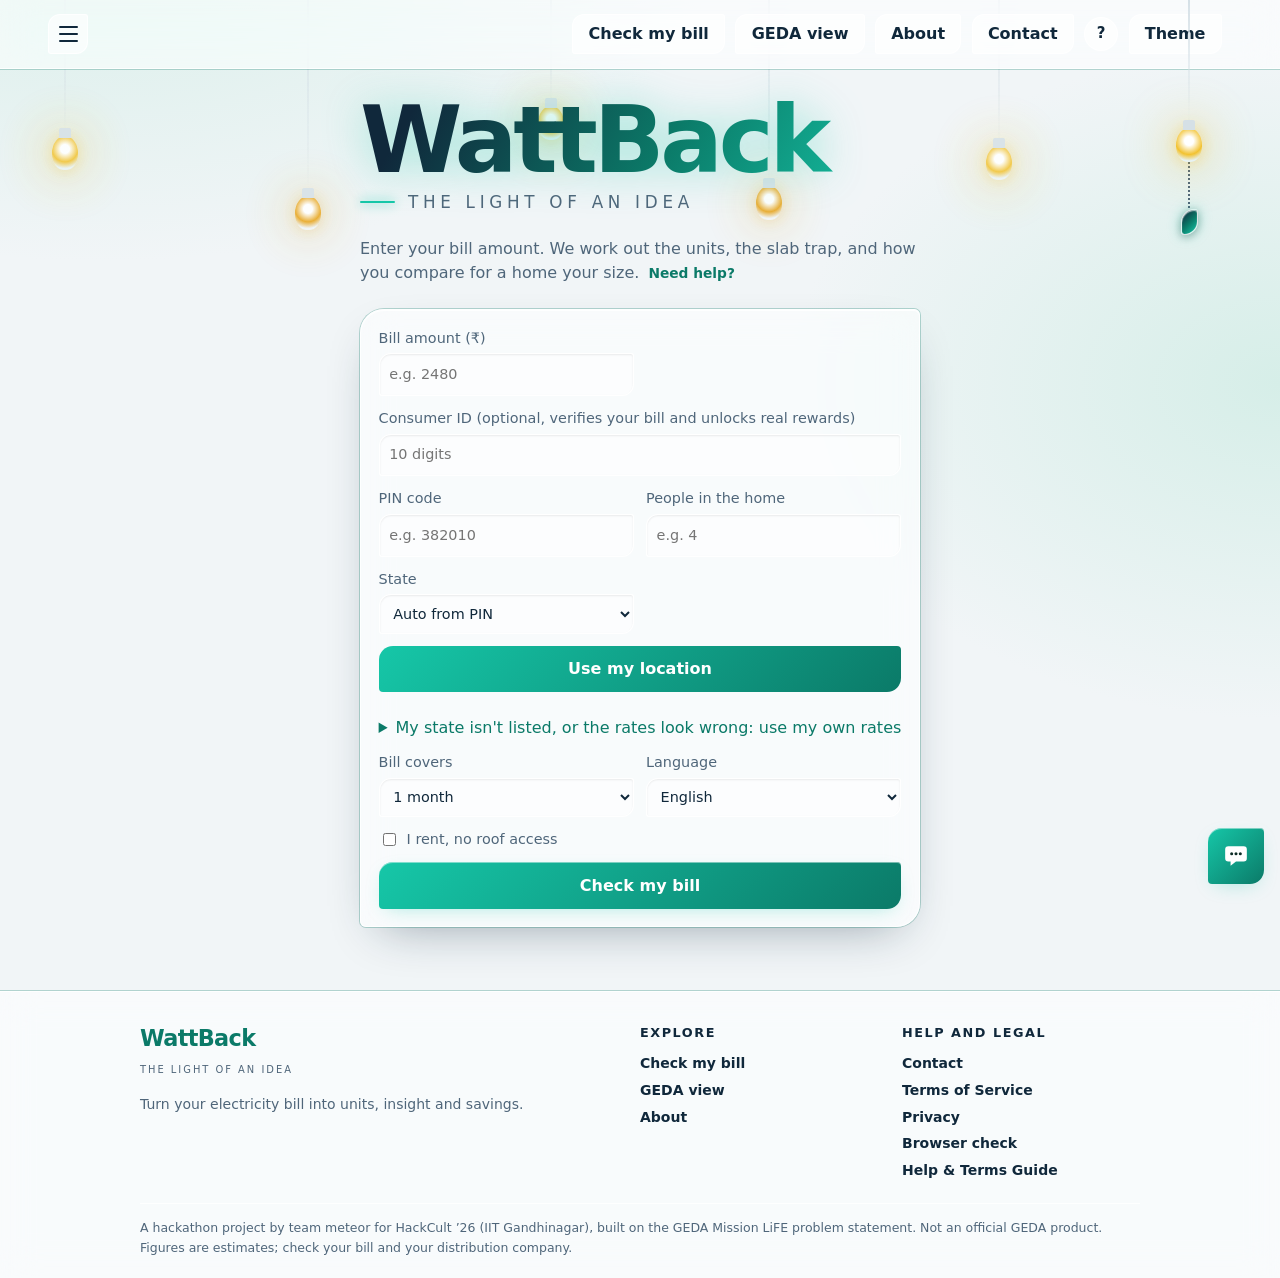
==== commit a8067965: "fix(ui): fix contact form layout, container nesting, and responsive field widths" ====
--- a/static/index.html
+++ b/static/index.html
@@ -28,7 +28,7 @@
 .prize{position:absolute;inset:0;display:grid;place-items:center;font-weight:700;font-size:1.3rem;color:var(--acc)}
 #cv{position:absolute;inset:0;width:100%;height:100%;touch-action:none;transition:opacity .4s}
 .warn{color:var(--warn);font-weight:600}.good{color:var(--acc);font-weight:600}
-</style><meta name="color-scheme" content="light dark"><script>try{var d=document.documentElement,g=function(k,f){try{return localStorage.getItem(k)||f}catch(e){return f}},t=g("wb_theme","auto");if(t!=="auto")d.dataset.theme=t;d.dataset.lights=g("wb_lights","on");d.dataset.size=g("wb_size","md");d.dataset.glass=g("wb_glass","on")}catch(e){}</script><link rel="stylesheet" href="/static/site.css?v=9"></head><body class="home"><main>
+</style><meta name="color-scheme" content="light dark"><script>try{var d=document.documentElement,g=function(k,f){try{return localStorage.getItem(k)||f}catch(e){return f}},t=g("wb_theme","auto");if(t!=="auto")d.dataset.theme=t;d.dataset.lights=g("wb_lights","on");d.dataset.size=g("wb_size","md");d.dataset.glass=g("wb_glass","on")}catch(e){}</script><link rel="stylesheet" href="/static/site.css?v=10"></head><body class="home"><main>
 <header><h1 class="mark">WattBack</h1><p class="tag">The light of an idea</p></header>
 <p class="sub">Enter your bill amount. We work out the units, the slab trap, and how you compare for a home your size. <button type="button" class="lnk open-help" style="display:inline-flex;align-items:center;gap:.25rem;font-size:.86rem;color:var(--acc);vertical-align:baseline;padding:0 .25rem;background:none;border:0;cursor:pointer;font-weight:600">Need help?</button></p>
 <form id="f">
@@ -287,4 +287,4 @@
     g.arc((e.clientX-b.left)*k,(e.clientY-b.top)*k,18,0,7);g.fill();if(++n>60)c.style.opacity=0};
   c.onpointerdown=e=>{down=true;c.setPointerCapture(e.pointerId);at(e)};c.onpointermove=e=>down&&at(e);c.onpointerup=()=>down=false;
 }
-</script></main><script src="/static/site.js?v=9"></script></body></html>
+</script></main><script src="/static/site.js?v=10"></script></body></html>
--- a/static/site.css
+++ b/static/site.css
@@ -17,9 +17,63 @@
 
 /* sharp + round: big radius on two corners, small on the other two */
 :root{--r:24px 6px 24px 6px;--r-s:14px 4px 14px 4px;--r-i:12px 3px 12px 3px}
-.glass,form,#out:not(:empty),.page,.sc,table,#chat,dialog#ins,.viz-card{background:var(--glass);-webkit-backdrop-filter:blur(18px) saturate(1.5);backdrop-filter:blur(18px) saturate(1.5);
+.glass,form#f,#out:not(:empty),.page,.sc,table,#chat,dialog#ins,.viz-card{background:var(--glass);-webkit-backdrop-filter:blur(18px) saturate(1.5);backdrop-filter:blur(18px) saturate(1.5);
  border:1px solid var(--glass-line);box-shadow:inset 0 1px 0 var(--glass-line),0 0 0 1px var(--edge),var(--shadow);border-radius:var(--r)}
-form{padding:1.1rem}#out:not(:empty){padding:1.2rem 1.3rem}.page{padding:1.5rem 1.8rem}.sc{border-radius:var(--r-s)}table{border-collapse:separate;border-spacing:0;overflow:hidden}
+form#f{padding:1.1rem}#out:not(:empty){padding:1.2rem 1.3rem}.page{width:min(680px,100%);margin:0 auto;box-sizing:border-box;font:16px/1.6 system-ui,-apple-system,sans-serif;padding:2rem 2.2rem}.sc{border-radius:var(--r-s)}table{border-collapse:separate;border-spacing:0;overflow:hidden}
+.page h1{font-size:2.2rem;letter-spacing:-.03em;margin:0 0 .5rem;color:var(--ink)}
+.page p{color:var(--mut);line-height:1.6;margin:0 0 1.25rem}
+
+/* Form styling inside .page (Contact us, etc.) */
+.page form,#cf{
+  display:flex!important;
+  flex-direction:column!important;
+  gap:1.15rem!important;
+  padding:0!important;
+  margin-top:1.2rem!important;
+  background:transparent!important;
+  border:0!important;
+  box-shadow:none!important;
+  backdrop-filter:none!important;
+  -webkit-backdrop-filter:none!important;
+  width:100%!important;
+  box-sizing:border-box!important;
+}
+.page label,#cf label{
+  display:flex!important;
+  flex-direction:column!important;
+  gap:.4rem!important;
+  font-size:.92rem!important;
+  font-weight:600!important;
+  color:var(--ink)!important;
+  width:100%!important;
+  box-sizing:border-box!important;
+}
+.page input,.page textarea,#cf input,#cf textarea{
+  display:block!important;
+  width:100%!important;
+  box-sizing:border-box!important;
+  font:inherit!important;
+  font-size:15px!important;
+  padding:.75rem .95rem!important;
+  min-height:44px!important;
+  background:var(--field)!important;
+  border:1px solid var(--glass-line)!important;
+  border-radius:var(--r-i)!important;
+  color:var(--ink)!important;
+}
+.page textarea,#cf textarea{
+  min-height:130px!important;
+  resize:vertical!important;
+  line-height:1.55!important;
+}
+.page button,#cf button{
+  align-self:flex-start!important;
+  padding:.7rem 1.8rem!important;
+  font-size:15px!important;
+  font-weight:700!important;
+  cursor:pointer!important;
+  min-height:44px!important;
+}
 input,select,textarea{background:var(--field)!important;border:1px solid var(--glass-line)!important;border-radius:var(--r-i)!important;color:var(--ink)!important;box-shadow:inset 0 1px 2px rgba(0,0,0,.08)}
 input:focus-visible,select:focus-visible,textarea:focus-visible{outline:2px solid var(--neon)!important;outline-offset:1px;box-shadow:0 0 14px var(--glow)}
 button:not(.lnk):not(#mb):not(#mn-cls):not(#cx):not(#pc):not(.open-help){background:linear-gradient(135deg,var(--neon),var(--acc))!important;color:var(--on-acc)!important;border:0!important;border-radius:var(--r-s)!important;font-weight:700;
